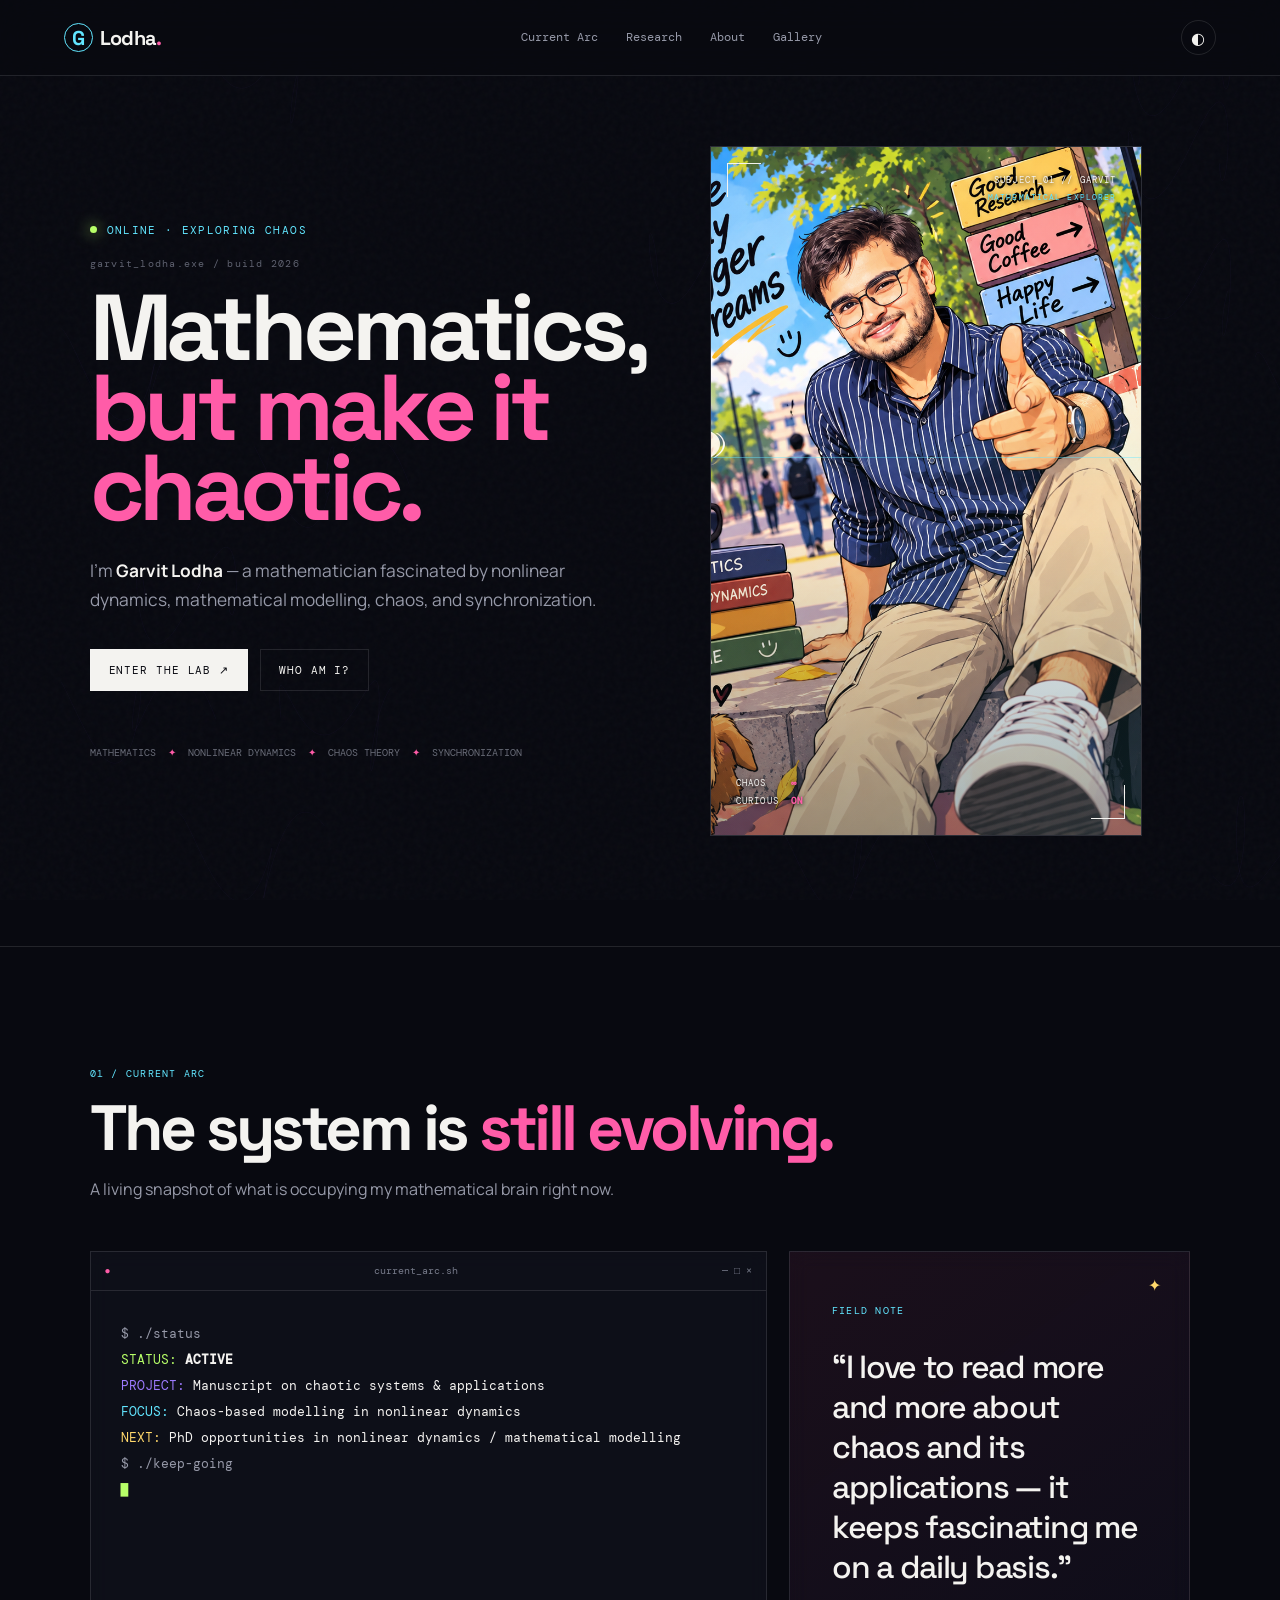
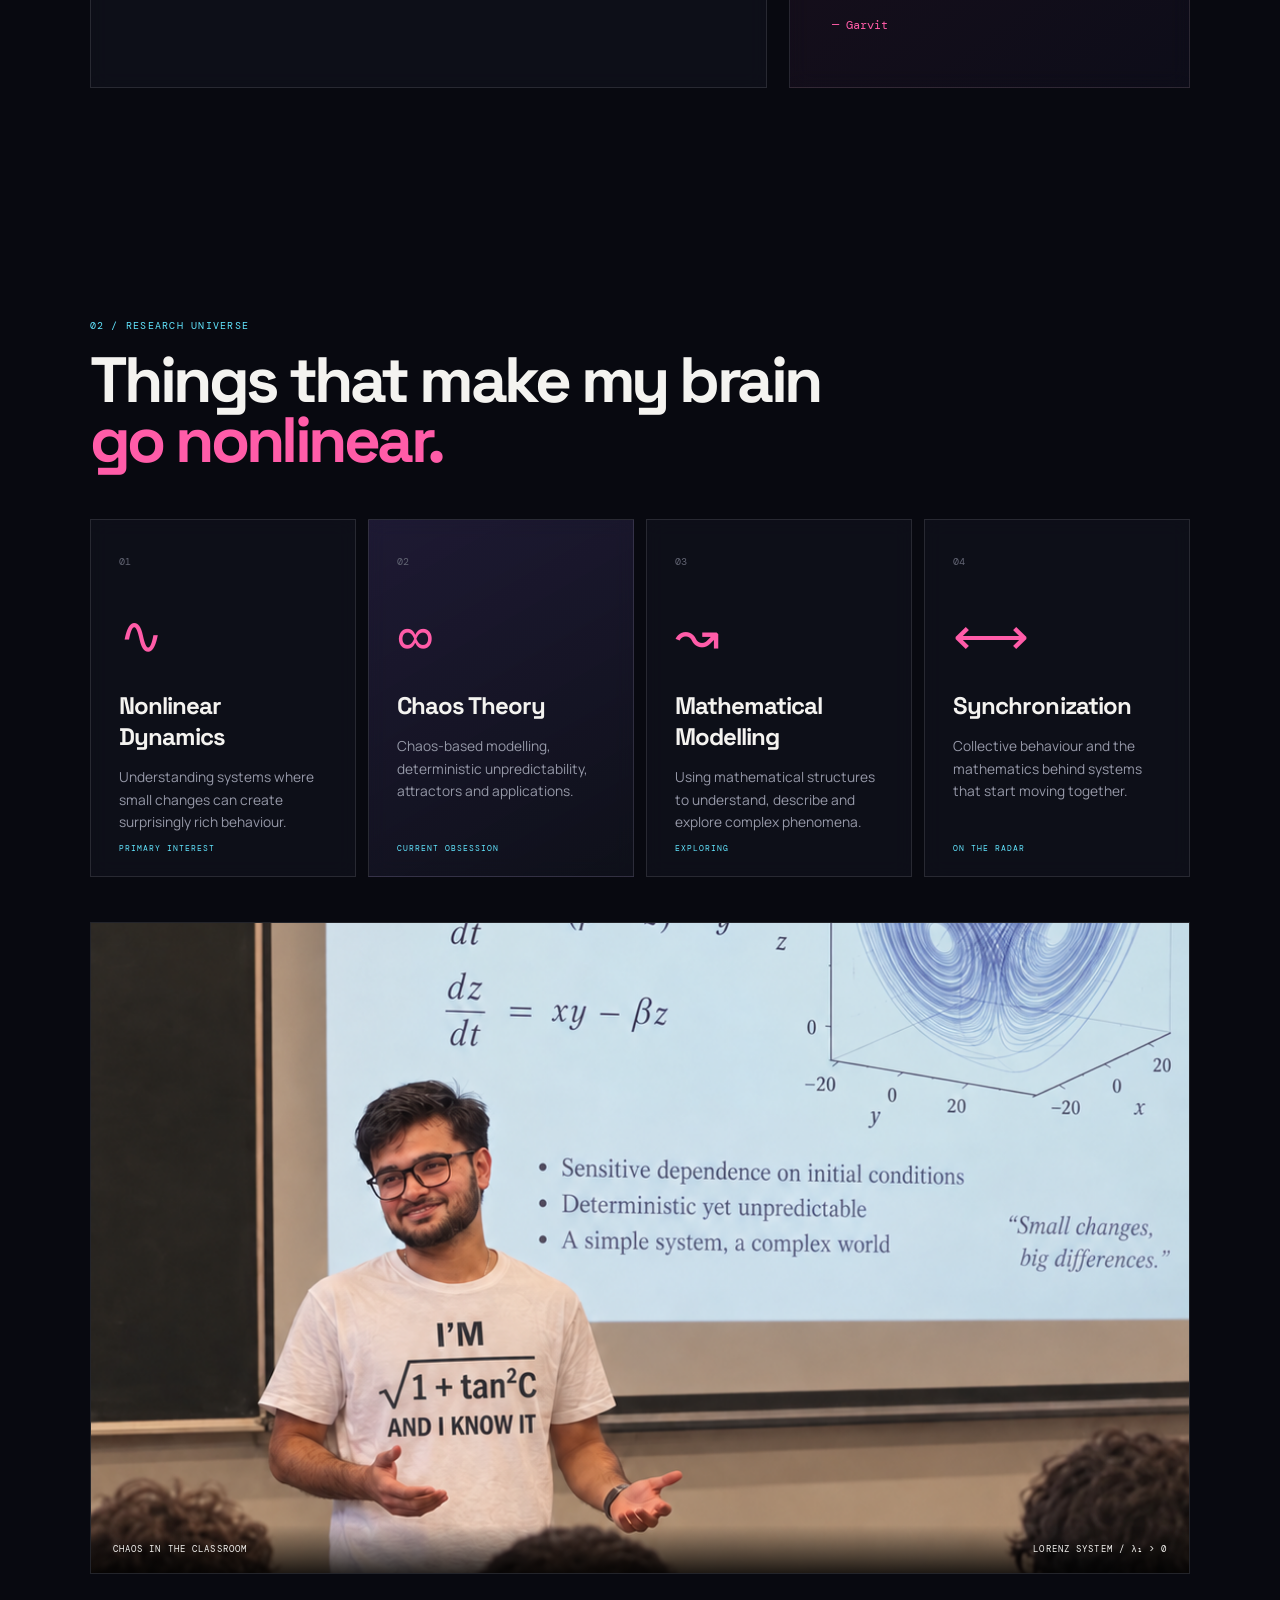
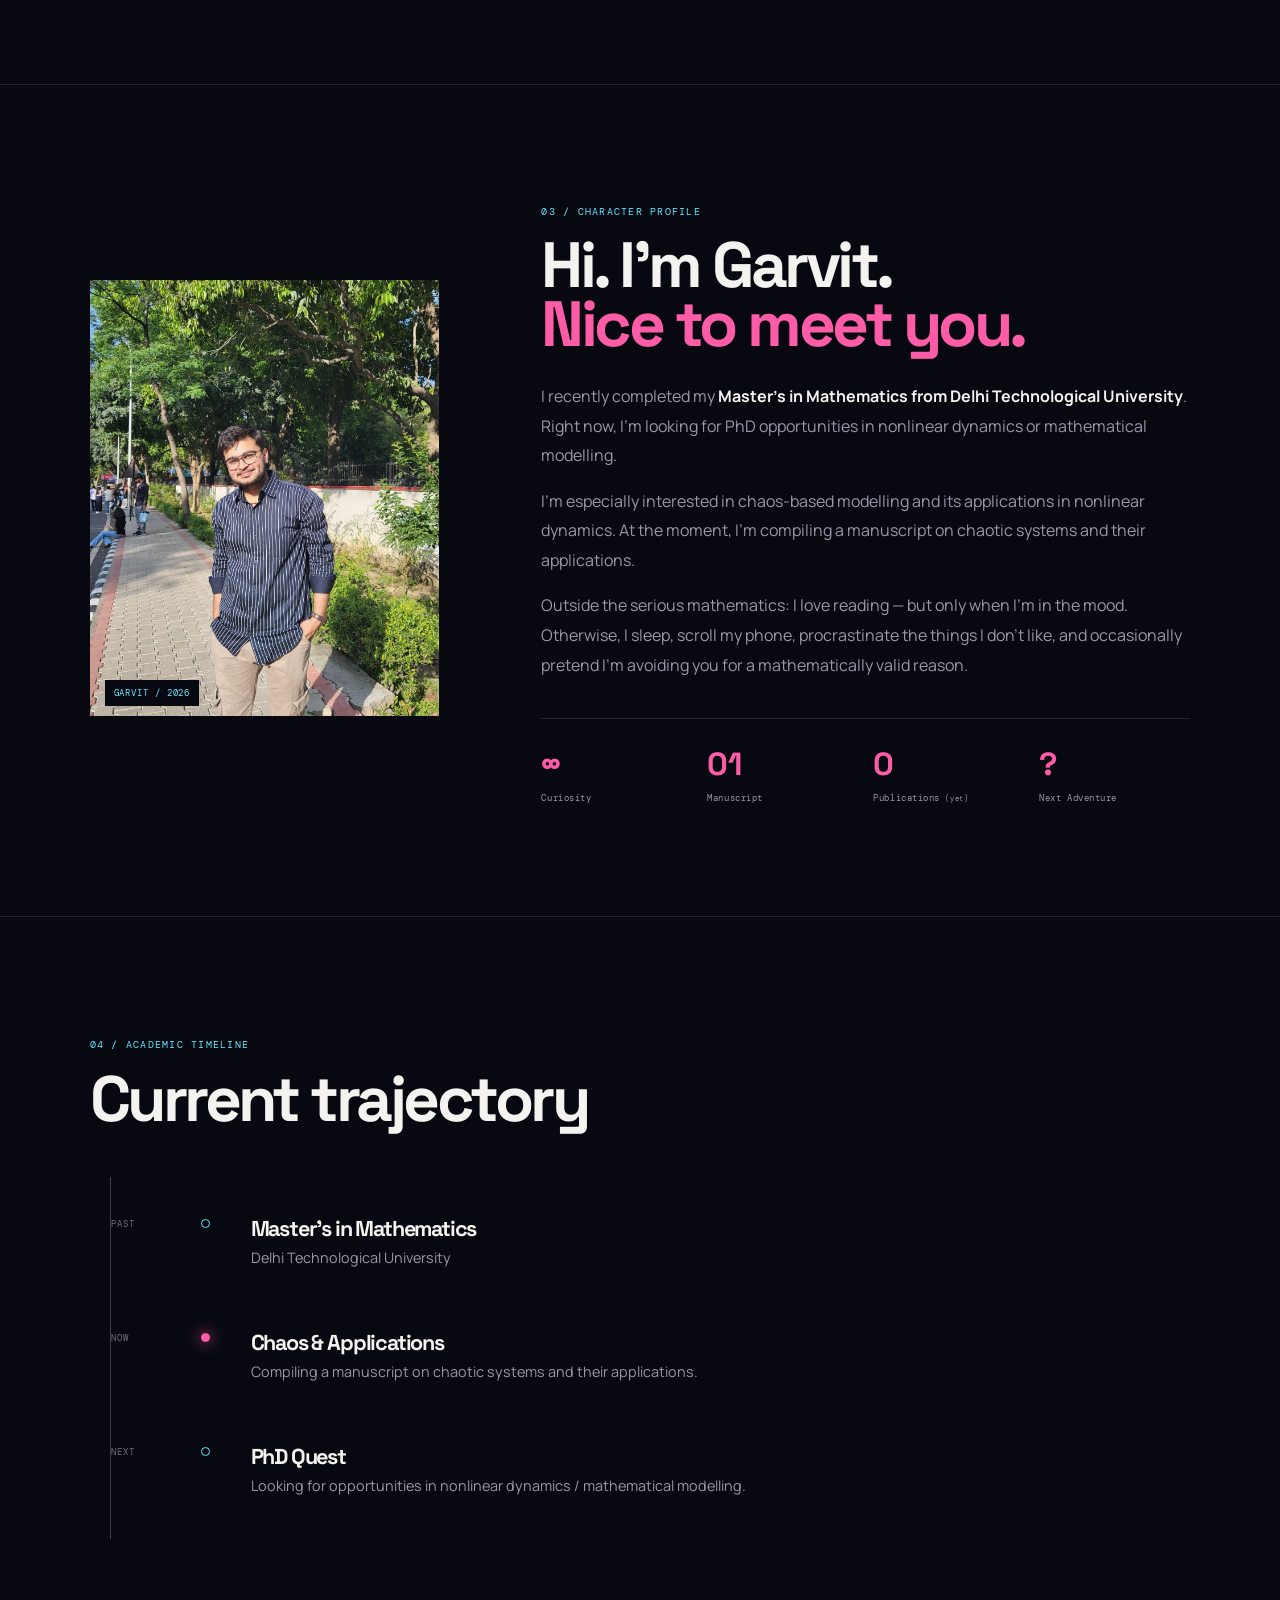
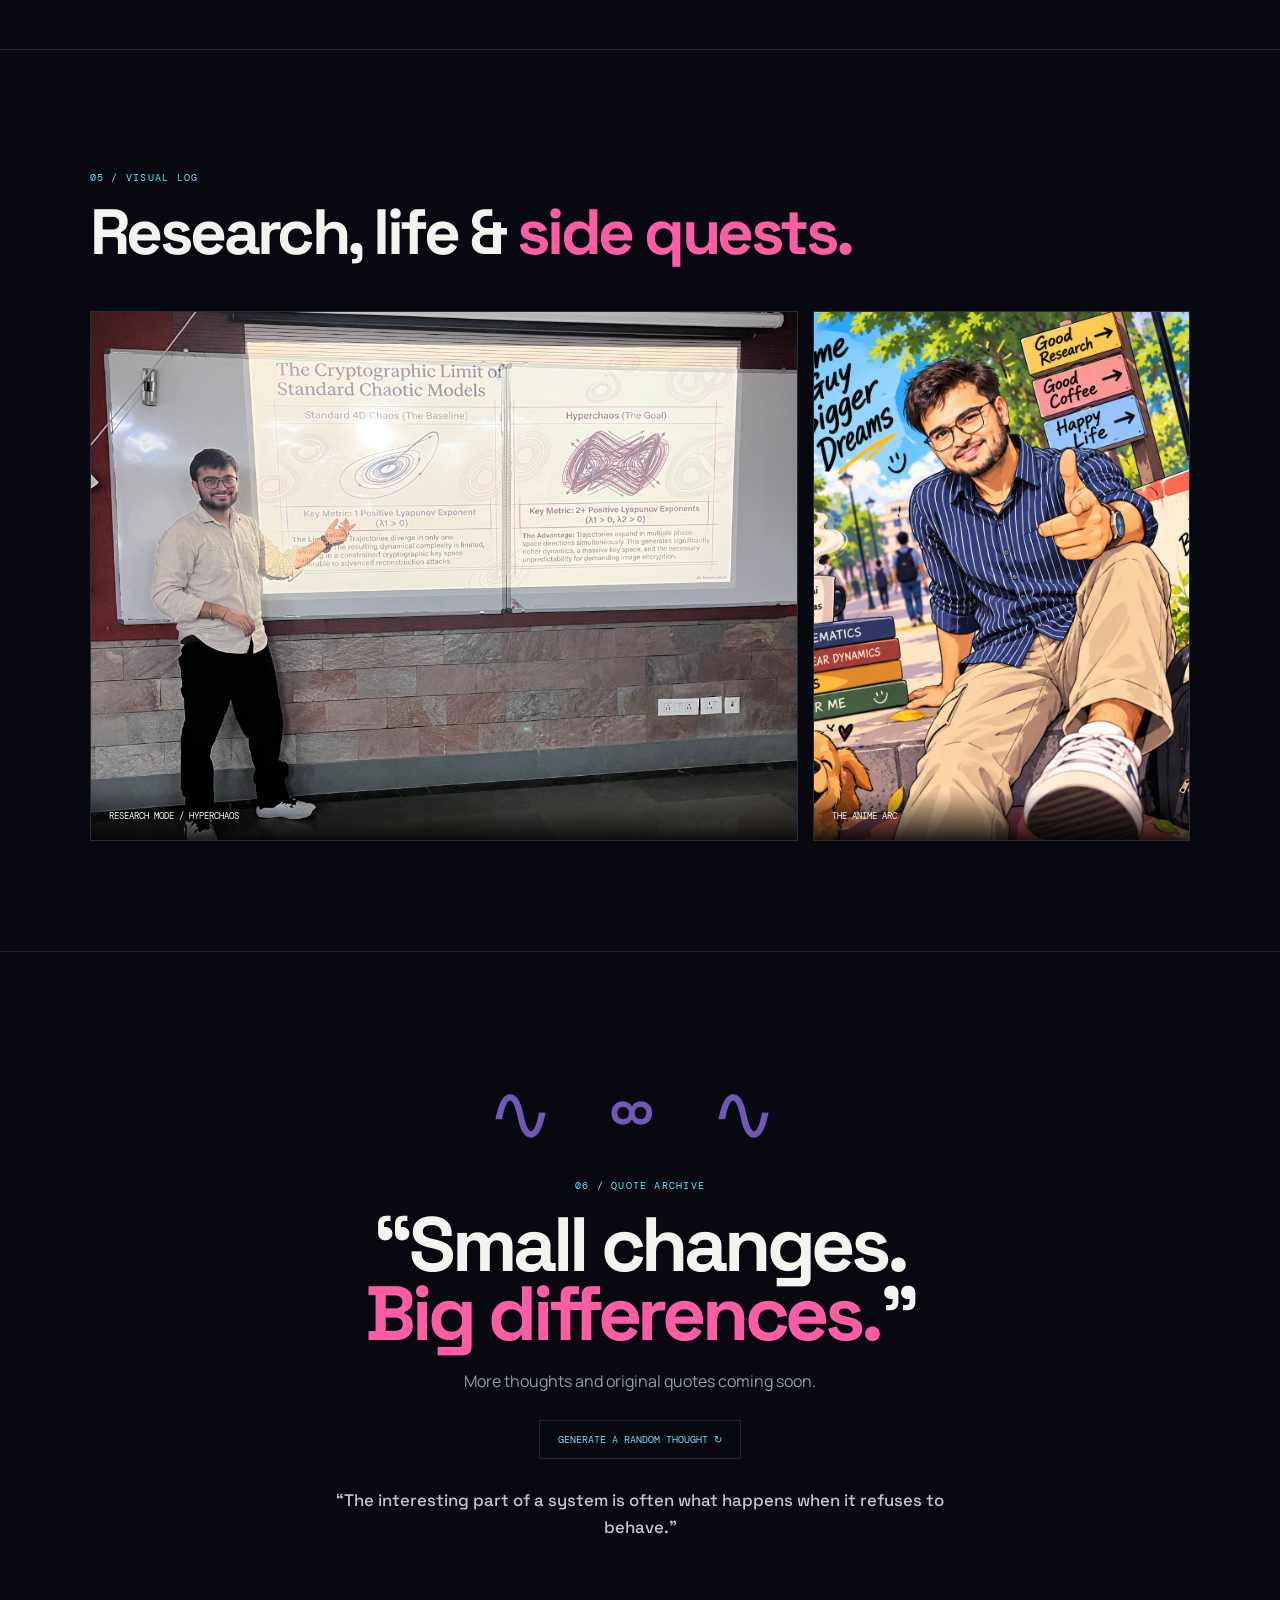
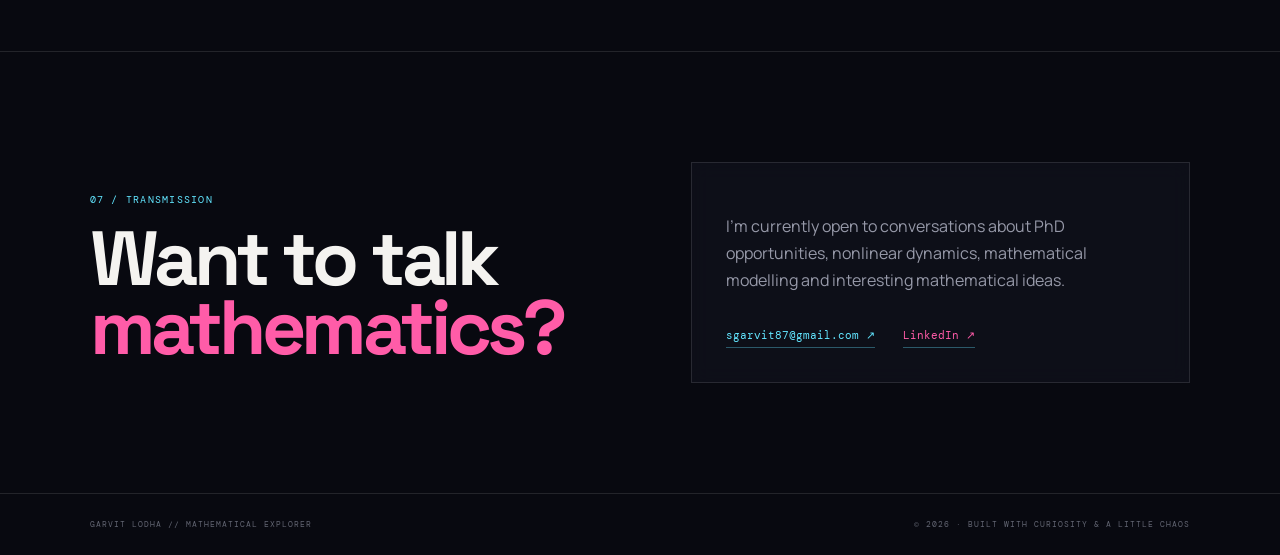
==== index.html @ e3dc306c "Update image source path in about section" ====
<!doctype html>
<html lang="en">
<head>
  <meta charset="utf-8">
  <meta name="viewport" content="width=device-width, initial-scale=1">
  <meta name="theme-color" content="#090a13">
  <meta name="description" content="Garvit Lodha — mathematics, nonlinear dynamics, chaos, mathematical modelling and synchronization.">
  <title>Garvit Lodha // Mathematical Explorer</title>
  <link rel="stylesheet" href="style.css">
</head>
<body>
  <canvas id="chaosCanvas" aria-hidden="true"></canvas>
  <div class="noise" aria-hidden="true"></div>

  <header class="nav">
    <a class="brand" href="#home"><span>G</span>Lodha<span class="dot">.</span></a>
    <nav>
      <a href="#arc">Current Arc</a>
      <a href="#research">Research</a>
      <a href="#about">About</a>
      <a href="#gallery">Gallery</a>
    </nav>
    <button class="mode" id="modeBtn" aria-label="Toggle visual mode">◐</button>
  </header>

  <main id="home">
    <section class="hero section">
      <div class="hero-copy reveal">
        <div class="eyebrow"><span class="pulse"></span> ONLINE · EXPLORING CHAOS</div>
        <p class="mini-code">garvit_lodha.exe / build 2026</p>
        <h1>Mathematics,<br><em>but make it chaotic.</em></h1>
        <p class="lede">
          I'm <strong>Garvit Lodha</strong> — a mathematician fascinated by nonlinear dynamics,
          mathematical modelling, chaos, and synchronization.
        </p>
        <div class="hero-actions">
          <a class="btn primary" href="#arc">ENTER THE LAB <span>↗</span></a>
          <a class="btn ghost" href="#about">WHO AM I?</a>
        </div>
        <div class="ticker">
          <span>MATHEMATICS</span><i>✦</i><span>NONLINEAR DYNAMICS</span><i>✦</i>
          <span>CHAOS THEORY</span><i>✦</i><span>SYNCHRONIZATION</span>
        </div>
      </div>

      <div class="hero-art reveal">
        <div class="scanline"></div>
        <div class="corner c1"></div><div class="corner c2"></div>
        <div class="hero-image-wrap">
          <img src="garvit-anime.png" alt="Anime-style illustration of Garvit Lodha">
        </div>
        <div class="hud hud-top">SUBJECT_01 // GARVIT<br><small>MATHEMATICAL EXPLORER</small></div>
        <div class="hud hud-bottom">
          <span>CHAOS</span><strong>∞</strong>
          <span>CURIOUS</span><strong>ON</strong>
        </div>
      </div>
    </section>

    <section id="arc" class="section arc">
      <div class="section-head reveal">
        <p class="label">01 / CURRENT ARC</p>
        <h2>The system is <em>still evolving.</em></h2>
        <p>A living snapshot of what is occupying my mathematical brain right now.</p>
      </div>

      <div class="arc-grid">
        <article class="terminal-card reveal">
          <div class="terminal-bar"><span>●</span><span>current_arc.sh</span><span>— □ ×</span></div>
          <div class="terminal-body">
            <p class="muted">$ ./status</p>
            <p><span class="green">STATUS:</span> <b>ACTIVE</b></p>
            <p><span class="purple">PROJECT:</span> Manuscript on chaotic systems &amp; applications</p>
            <p><span class="blue">FOCUS:</span> Chaos-based modelling in nonlinear dynamics</p>
            <p><span class="yellow">NEXT:</span> PhD opportunities in nonlinear dynamics / mathematical modelling</p>
            <p class="muted">$ ./keep-going</p>
            <p class="cursor">█</p>
          </div>
        </article>

        <article class="arc-note reveal">
          <div class="note-pin">✦</div>
          <p class="label">FIELD NOTE</p>
          <blockquote>
            “I love to read more and more about chaos and its applications —
            it keeps fascinating me on a daily basis.”
          </blockquote>
          <p class="signature">— Garvit</p>
        </article>
      </div>
    </section>

    <section id="research" class="section research">
      <div class="section-head reveal">
        <p class="label">02 / RESEARCH UNIVERSE</p>
        <h2>Things that make my brain<br><em>go nonlinear.</em></h2>
      </div>
      <div class="interest-grid">
        <article class="interest-card reveal">
          <span class="number">01</span><div class="glyph">∿</div>
          <h3>Nonlinear Dynamics</h3>
          <p>Understanding systems where small changes can create surprisingly rich behaviour.</p>
          <div class="tag">PRIMARY INTEREST</div>
        </article>
        <article class="interest-card featured reveal">
          <span class="number">02</span><div class="glyph">∞</div>
          <h3>Chaos Theory</h3>
          <p>Chaos-based modelling, deterministic unpredictability, attractors and applications.</p>
          <div class="tag">CURRENT OBSESSION</div>
        </article>
        <article class="interest-card reveal">
          <span class="number">03</span><div class="glyph">↝</div>
          <h3>Mathematical Modelling</h3>
          <p>Using mathematical structures to understand, describe and explore complex phenomena.</p>
          <div class="tag">EXPLORING</div>
        </article>
        <article class="interest-card reveal">
          <span class="number">04</span><div class="glyph">⟷</div>
          <h3>Synchronization</h3>
          <p>Collective behaviour and the mathematics behind systems that start moving together.</p>
          <div class="tag">ON THE RADAR</div>
        </article>
      </div>

      <div class="research-image reveal">
        <img src="lorenz-lecture.png" alt="Garvit presenting a lecture on the Lorenz equations">
        <div class="image-caption">
          <span>CHAOS IN THE CLASSROOM</span>
          <span>LORENZ SYSTEM / λ₁ &gt; 0</span>
        </div>
      </div>
    </section>

    <section id="about" class="section about">
      <div class="about-photo reveal">
        <img src="garvit-real.jpg" alt="Garvit Lodha outdoors">
        <div class="photo-label">GARVIT / 2026</div>
      </div>
      <div class="about-copy reveal">
        <p class="label">03 / CHARACTER PROFILE</p>
        <h2>Hi. I'm Garvit.<br><em>Nice to meet you.</em></h2>
        <p>
          I recently completed my <strong>Master's in Mathematics from Delhi Technological University</strong>.
          Right now, I'm looking for PhD opportunities in nonlinear dynamics or mathematical modelling.
        </p>
        <p>
          I’m especially interested in chaos-based modelling and its applications in nonlinear dynamics.
          At the moment, I’m compiling a manuscript on chaotic systems and their applications.
        </p>
        <p>
          Outside the serious mathematics: I love reading — but only when I’m in the mood.
          Otherwise, I sleep, scroll my phone, procrastinate the things I don't like,
          and occasionally pretend I’m avoiding you for a mathematically valid reason.
        </p>

        <div class="stats">
          <div><b>∞</b><span>Curiosity</span></div>
          <div><b>01</b><span>Manuscript</span></div>
          <div><b>0</b><span>Publications <small>(yet)</small></span></div>
          <div><b>?</b><span>Next Adventure</span></div>
        </div>
      </div>
    </section>

    <section class="section timeline">
      <div class="section-head reveal">
        <p class="label">04 / ACADEMIC TIMELINE</p>
        <h2>Current trajectory</h2>
      </div>
      <div class="timeline-line">
        <article class="timeline-item reveal">
          <span class="time">PAST</span><div class="timeline-dot"></div>
          <div><h3>Master's in Mathematics</h3><p>Delhi Technological University</p></div>
        </article>
        <article class="timeline-item active reveal">
          <span class="time">NOW</span><div class="timeline-dot"></div>
          <div><h3>Chaos &amp; Applications</h3><p>Compiling a manuscript on chaotic systems and their applications.</p></div>
        </article>
        <article class="timeline-item reveal">
          <span class="time">NEXT</span><div class="timeline-dot"></div>
          <div><h3>PhD Quest</h3><p>Looking for opportunities in nonlinear dynamics / mathematical modelling.</p></div>
        </article>
      </div>
    </section>

    <section id="gallery" class="section gallery">
      <div class="section-head reveal">
        <p class="label">05 / VISUAL LOG</p>
        <h2>Research, life &amp; <em>side quests.</em></h2>
      </div>
      <div class="gallery-grid">
        <figure class="wide reveal"><img src="research-talk.jpg" alt="Garvit presenting research"><figcaption>RESEARCH MODE / HYPERCHAOS</figcaption></figure>
        <figure class="tall reveal"><img src="garvit-anime.png" alt="Anime portrait of Garvit"><figcaption>THE ANIME ARC</figcaption></figure>
      </div>
    </section>

    <section class="section quote-zone">
      <div class="quote-orbit">∿ ∞ ∿</div>
      <p class="label">06 / QUOTE ARCHIVE</p>
      <h2>“Small changes.<br><em>Big differences.</em>”</h2>
      <p class="muted">More thoughts and original quotes coming soon.</p>
      <button class="random-quote" id="quoteBtn">GENERATE A RANDOM THOUGHT ↻</button>
      <p class="generated" id="generatedQuote">“The interesting part of a system is often what happens when it refuses to behave.”</p>
    </section>

    <section class="section contact">
      <div>
        <p class="label">07 / TRANSMISSION</p>
        <h2>Want to talk<br><em>mathematics?</em></h2>
      </div>
      <div class="contact-card">
        <p>I'm currently open to conversations about PhD opportunities, nonlinear dynamics, mathematical modelling and interesting mathematical ideas.</p>
        <a class="mail" href="mailto:sgarvit87@gmail.com">sgarvit87@gmail.com ↗</a>
        <a class="linkedin" href="https://www.linkedin.com/in/garvit-lodha-456593255/" target="_blank" rel="noopener">LinkedIn ↗</a>
      </div>
    </section>
  </main>

  <footer>
    <span>GARVIT LODHA // MATHEMATICAL EXPLORER</span>
    <span>© 2026 · BUILT WITH CURIOSITY &amp; A LITTLE CHAOS</span>
  </footer>

  <script src="script.js"></script>
</body>
</html>
---- style.css ----
@import url('https://fonts.googleapis.com/css2?family=DM+Mono:wght@400;500&family=Manrope:wght@400;500;600;700;800&family=Space+Grotesk:wght@400;500;600;700&display=swap');

:root{
  --bg:#080910; --panel:#10121c; --panel2:#141724; --text:#f4f3f0;
  --muted:#9699a8; --line:rgba(255,255,255,.11); --hot:#ff5ca8;
  --cyan:#62e6ff; --lime:#b7ff68; --violet:#9d7bff; --yellow:#ffd86b;
  --mono:'DM Mono',monospace; --display:'Space Grotesk',sans-serif; --body:'Manrope',sans-serif;
}
*{box-sizing:border-box}
html{scroll-behavior:smooth}
body{margin:0;background:var(--bg);color:var(--text);font-family:var(--body);overflow-x:hidden}
a{color:inherit;text-decoration:none}
button{font:inherit}
#chaosCanvas{position:fixed;inset:0;width:100%;height:100%;opacity:.33;pointer-events:none;z-index:0}
.noise{position:fixed;inset:0;pointer-events:none;z-index:2;opacity:.035;background-image:url("data:image/svg+xml,%3Csvg viewBox='0 0 180 180' xmlns='http://www.w3.org/2000/svg'%3E%3Cfilter id='n'%3E%3CfeTurbulence type='fractalNoise' baseFrequency='.9' numOctaves='4' stitchTiles='stitch'/%3E%3C/filter%3E%3Crect width='100%25' height='100%25' filter='url(%23n)' opacity='.8'/%3E%3C/svg%3E")}
.nav{height:76px;padding:0 5vw;display:flex;align-items:center;justify-content:space-between;border-bottom:1px solid var(--line);position:sticky;top:0;z-index:10;background:rgba(8,9,16,.78);backdrop-filter:blur(18px)}
.brand{font-family:var(--display);font-weight:700;letter-spacing:-.04em;font-size:1.25rem}.brand span:first-child{display:inline-grid;place-items:center;width:29px;height:29px;border:1px solid var(--cyan);border-radius:50%;margin-right:7px;color:var(--cyan)}.dot{color:var(--hot)}
.nav nav{display:flex;gap:28px;font-family:var(--mono);font-size:.72rem;color:var(--muted)}.nav nav a:hover{color:var(--text)}
.mode{border:1px solid var(--line);background:transparent;color:var(--text);width:35px;height:35px;border-radius:50%;cursor:pointer}
.section{position:relative;z-index:3;padding:110px 7vw;max-width:1500px;margin:auto}
.hero{min-height:calc(100vh - 76px);display:grid;grid-template-columns:1fr .9fr;align-items:center;gap:5vw;padding-top:70px}
.eyebrow,.label,.mini-code,.tag,.time,.image-caption,footer,.hud{font-family:var(--mono);letter-spacing:.12em}
.eyebrow{font-size:.7rem;color:var(--cyan);display:flex;align-items:center;gap:10px}.pulse{width:7px;height:7px;border-radius:50%;background:var(--lime);box-shadow:0 0 15px var(--lime);animation:pulse 1.6s infinite}
@keyframes pulse{50%{opacity:.35;transform:scale(.7)}}
.mini-code{color:#5f6270;font-size:.65rem;margin-top:20px}
h1,h2,h3{font-family:var(--display);margin:0;letter-spacing:-.055em}
h1{font-size:clamp(3.7rem,7.3vw,8.7rem);line-height:.86;margin:18px 0 27px;max-width:850px}
h1 em,h2 em{font-style:normal;color:var(--hot)}
.lede{font-size:clamp(1rem,1.35vw,1.25rem);line-height:1.7;color:var(--muted);max-width:620px}.lede strong{color:var(--text)}
.hero-actions{display:flex;gap:12px;margin:35px 0}
.btn{padding:13px 18px;border:1px solid var(--line);font-family:var(--mono);font-size:.7rem;letter-spacing:.08em;transition:.25s}.btn.primary{background:var(--text);color:#080910}.btn.primary:hover{transform:translateY(-3px);box-shadow:0 12px 35px rgba(255,255,255,.12)}.btn.ghost:hover{border-color:var(--cyan);color:var(--cyan)}
.ticker{display:flex;flex-wrap:wrap;gap:12px;color:#696c78;font-family:var(--mono);font-size:.62rem;margin-top:55px}.ticker i{font-style:normal;color:var(--hot)}
.hero-art{height:min(690px,75vw);max-height:690px;position:relative;border:1px solid var(--line);background:#11131d;overflow:hidden}.hero-image-wrap{position:absolute;inset:0}.hero-image-wrap img{width:100%;height:100%;object-fit:cover;object-position:center;filter:saturate(.95) contrast(1.03)}.hero-art:after{content:"";position:absolute;inset:0;background:linear-gradient(135deg,rgba(157,123,255,.08),transparent 40%,rgba(98,230,255,.12)),linear-gradient(0deg,rgba(8,9,16,.35),transparent 45%);pointer-events:none}.scanline{position:absolute;left:0;right:0;top:45%;height:1px;background:rgba(98,230,255,.45);z-index:2;box-shadow:0 0 25px var(--cyan);animation:scan 5s linear infinite}@keyframes scan{0%{top:5%}100%{top:95%}}
.corner{position:absolute;width:34px;height:34px;border-color:var(--cyan);z-index:3}.c1{top:16px;left:16px;border-top:1px solid;border-left:1px solid}.c2{right:16px;bottom:16px;border-right:1px solid;border-bottom:1px solid}.hud{position:absolute;z-index:4;font-size:.58rem;line-height:1.8;color:var(--text);text-shadow:0 1px 5px #000}.hud small{color:var(--cyan)}.hud-top{top:25px;right:25px;text-align:right}.hud-bottom{bottom:25px;left:25px;display:grid;grid-template-columns:auto auto;gap:2px 12px}.hud-bottom strong{color:var(--hot)}
.section-head{max-width:800px;margin-bottom:48px}.label{font-size:.65rem;color:var(--cyan);margin-bottom:18px}.section-head h2{font-size:clamp(2.6rem,5vw,5.6rem);line-height:.95}.section-head>p:last-child{color:var(--muted);line-height:1.6;margin-top:18px}
.arc{border-top:1px solid var(--line)}.arc-grid{display:grid;grid-template-columns:1.35fr .8fr;gap:22px}
.terminal-card,.arc-note,.interest-card,.contact-card{border:1px solid var(--line);background:rgba(16,18,28,.76);backdrop-filter:blur(10px)}
.terminal-bar{height:39px;border-bottom:1px solid var(--line);display:flex;align-items:center;justify-content:space-between;padding:0 14px;color:#777b8a;font:10px var(--mono)}.terminal-bar span:first-child{color:var(--hot)}.terminal-body{padding:30px;font:13px/2 var(--mono);min-height:330px}.terminal-body p{margin:0}.muted{color:var(--muted)}.green{color:var(--lime)}.purple{color:var(--violet)}.blue{color:var(--cyan)}.yellow{color:var(--yellow)}.cursor{color:var(--lime);animation:blink 1s infinite}@keyframes blink{50%{opacity:0}}
.arc-note{padding:42px;position:relative;background:linear-gradient(145deg,rgba(255,92,168,.08),rgba(157,123,255,.04))}.note-pin{position:absolute;right:28px;top:22px;color:var(--yellow)}blockquote{font:500 clamp(1.6rem,2.5vw,2.5rem)/1.25 var(--display);letter-spacing:-.04em;margin:30px 0}.signature{font:12px var(--mono);color:var(--hot)}
.interest-grid{display:grid;grid-template-columns:repeat(4,1fr);gap:12px}.interest-card{padding:28px;min-height:280px;position:relative;overflow:hidden;transition:.3s}.interest-card:hover{transform:translateY(-7px);border-color:rgba(98,230,255,.45)}.interest-card.featured{background:linear-gradient(150deg,rgba(157,123,255,.15),rgba(16,18,28,.8))}.number{font:10px var(--mono);color:#626573}.glyph{font-size:3.3rem;color:var(--hot);margin:28px 0 20px}.interest-card h3{font-size:1.5rem;letter-spacing:-.04em}.interest-card p{font-size:.86rem;line-height:1.65;color:var(--muted)}.tag{position:absolute;bottom:22px;left:28px;font-size:.53rem;color:var(--cyan)}
.research-image{margin-top:45px;position:relative;border:1px solid var(--line);overflow:hidden}.research-image img{width:100%;display:block;max-height:650px;object-fit:cover}.image-caption{position:absolute;left:0;right:0;bottom:0;padding:18px 22px;display:flex;justify-content:space-between;background:linear-gradient(transparent,rgba(0,0,0,.82));font-size:.58rem}
.about{display:grid;grid-template-columns:.7fr 1.3fr;gap:8vw;align-items:center;border-top:1px solid var(--line)}.about-photo{position:relative}.about-photo img{width:100%;aspect-ratio:4/5;object-fit:cover;filter:grayscale(.12)}.photo-label{position:absolute;bottom:15px;left:15px;padding:7px 9px;background:#080910;font:9px var(--mono);letter-spacing:.1em;color:var(--cyan)}.about-copy h2{font-size:clamp(2.7rem,5vw,5.8rem);line-height:.92;margin-bottom:28px}.about-copy>p:not(.label){font-size:1rem;line-height:1.85;color:var(--muted);max-width:720px}.about-copy strong{color:var(--text)}
.stats{display:grid;grid-template-columns:repeat(4,1fr);border-top:1px solid var(--line);margin-top:38px;padding-top:25px;gap:15px}.stats b{font:700 2rem var(--display);color:var(--hot);display:block}.stats span{font:9px var(--mono);letter-spacing:.06em;color:var(--muted)}.stats small{font-size:7px}
.timeline{border-top:1px solid var(--line)}.timeline-line{position:relative;margin-left:20px;border-left:1px solid #3a3d4b;padding:10px 0}.timeline-item{display:grid;grid-template-columns:80px 30px 1fr;gap:15px;align-items:start;padding:28px 0}.time{font-size:.55rem;color:#6d707c;padding-top:3px}.timeline-dot{width:9px;height:9px;border:1px solid var(--cyan);background:var(--bg);border-radius:50%;margin-left:-5px;margin-top:4px}.timeline-item.active .timeline-dot{background:var(--hot);border-color:var(--hot);box-shadow:0 0 15px var(--hot)}.timeline-item h3{font-size:1.35rem}.timeline-item p{margin:6px 0;color:var(--muted);font-size:.9rem}
.gallery{border-top:1px solid var(--line)}.gallery-grid{display:grid;grid-template-columns:1.5fr .8fr;gap:15px}.gallery figure{margin:0;border:1px solid var(--line);position:relative;overflow:hidden;background:var(--panel)}.gallery img{width:100%;height:100%;display:block;object-fit:cover;transition:.5s}.gallery figure:hover img{transform:scale(1.025)}.gallery .wide{height:530px}.gallery .tall{height:530px}.gallery figcaption{position:absolute;bottom:0;left:0;right:0;padding:18px;font:9px var(--mono);background:linear-gradient(transparent,rgba(0,0,0,.85))}
.quote-zone{text-align:center;border-top:1px solid var(--line);overflow:hidden}.quote-orbit{font:5rem var(--display);color:var(--violet);opacity:.7;letter-spacing:1rem;margin-bottom:15px}.quote-zone h2{font-size:clamp(2.8rem,6vw,6.5rem);line-height:.9}.quote-zone>.muted{margin:22px 0 28px}.random-quote{background:transparent;border:1px solid var(--line);color:var(--cyan);padding:12px 18px;font:10px var(--mono);cursor:pointer}.random-quote:hover{border-color:var(--cyan)}.generated{font:500 1.05rem/1.6 var(--display);color:#c6c7ce;max-width:650px;margin:28px auto 0}
.contact{display:grid;grid-template-columns:1fr 1fr;gap:8vw;border-top:1px solid var(--line);align-items:center}.contact h2{font-size:clamp(3rem,6vw,6.5rem);line-height:.9}.contact-card{padding:34px}.contact-card p{color:var(--muted);line-height:1.7}.mail,.linkedin{display:inline-block;font:11px var(--mono);margin:18px 25px 0 0;color:var(--cyan);border-bottom:1px solid rgba(98,230,255,.35);padding-bottom:5px}.linkedin{color:var(--hot)}
footer{position:relative;z-index:3;border-top:1px solid var(--line);padding:25px 7vw;display:flex;justify-content:space-between;gap:20px;color:#626572;font-size:.52rem}
.reveal{opacity:0;transform:translateY(22px);transition:opacity .8s ease,transform .8s ease}.reveal.visible{opacity:1;transform:none}
body.light{--bg:#f4f3ef;--panel:#fff;--panel2:#ebeaf0;--text:#11121a;--muted:#646673;--line:rgba(0,0,0,.13)}body.light .nav{background:rgba(244,243,239,.8)}body.light #chaosCanvas{opacity:.16}body.light .terminal-card,body.light .arc-note,body.light .interest-card,body.light .contact-card{background:rgba(255,255,255,.75)}body.light .btn.primary{background:#11121a;color:#fff}
@media(max-width:900px){.nav nav{display:none}.section{padding:80px 6vw}.hero{grid-template-columns:1fr;min-height:auto}.hero-art{height:110vw;max-height:620px;order:-1}.hero-copy{padding-top:20px}.interest-grid{grid-template-columns:1fr 1fr}.about{grid-template-columns:1fr}.about-photo{max-width:500px}.arc-grid,.contact{grid-template-columns:1fr}.gallery-grid{grid-template-columns:1fr}.gallery .wide,.gallery .tall{height:auto;aspect-ratio:1/1}.stats{grid-template-columns:1fr 1fr}.image-caption{position:relative;background:#080910;gap:10px;flex-direction:column}}
@media(max-width:560px){h1{font-size:3.5rem}.interest-grid{grid-template-columns:1fr}.terminal-body{padding:20px;font-size:11px}.arc-note{padding:28px}.hero-actions{flex-direction:column}.btn{text-align:center}.ticker{line-height:2}.stats b{font-size:1.6rem}footer{flex-direction:column}}
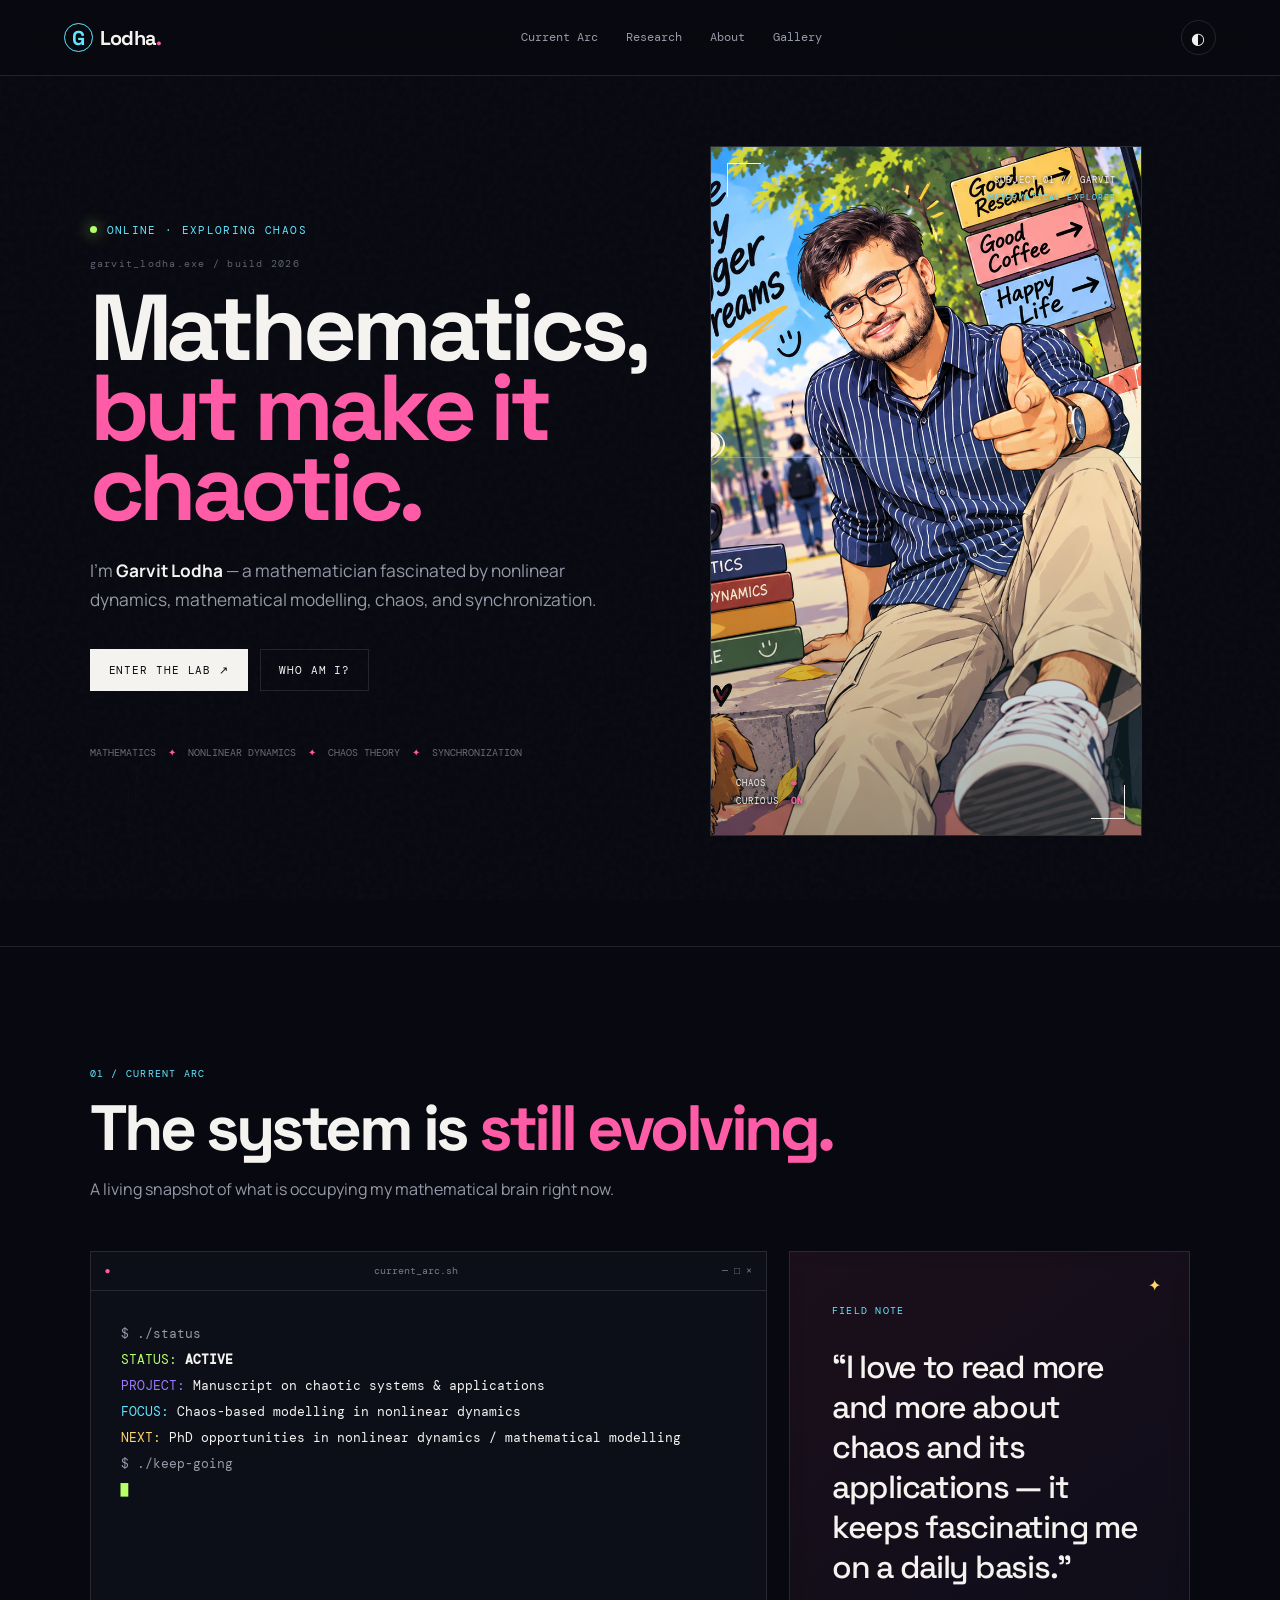
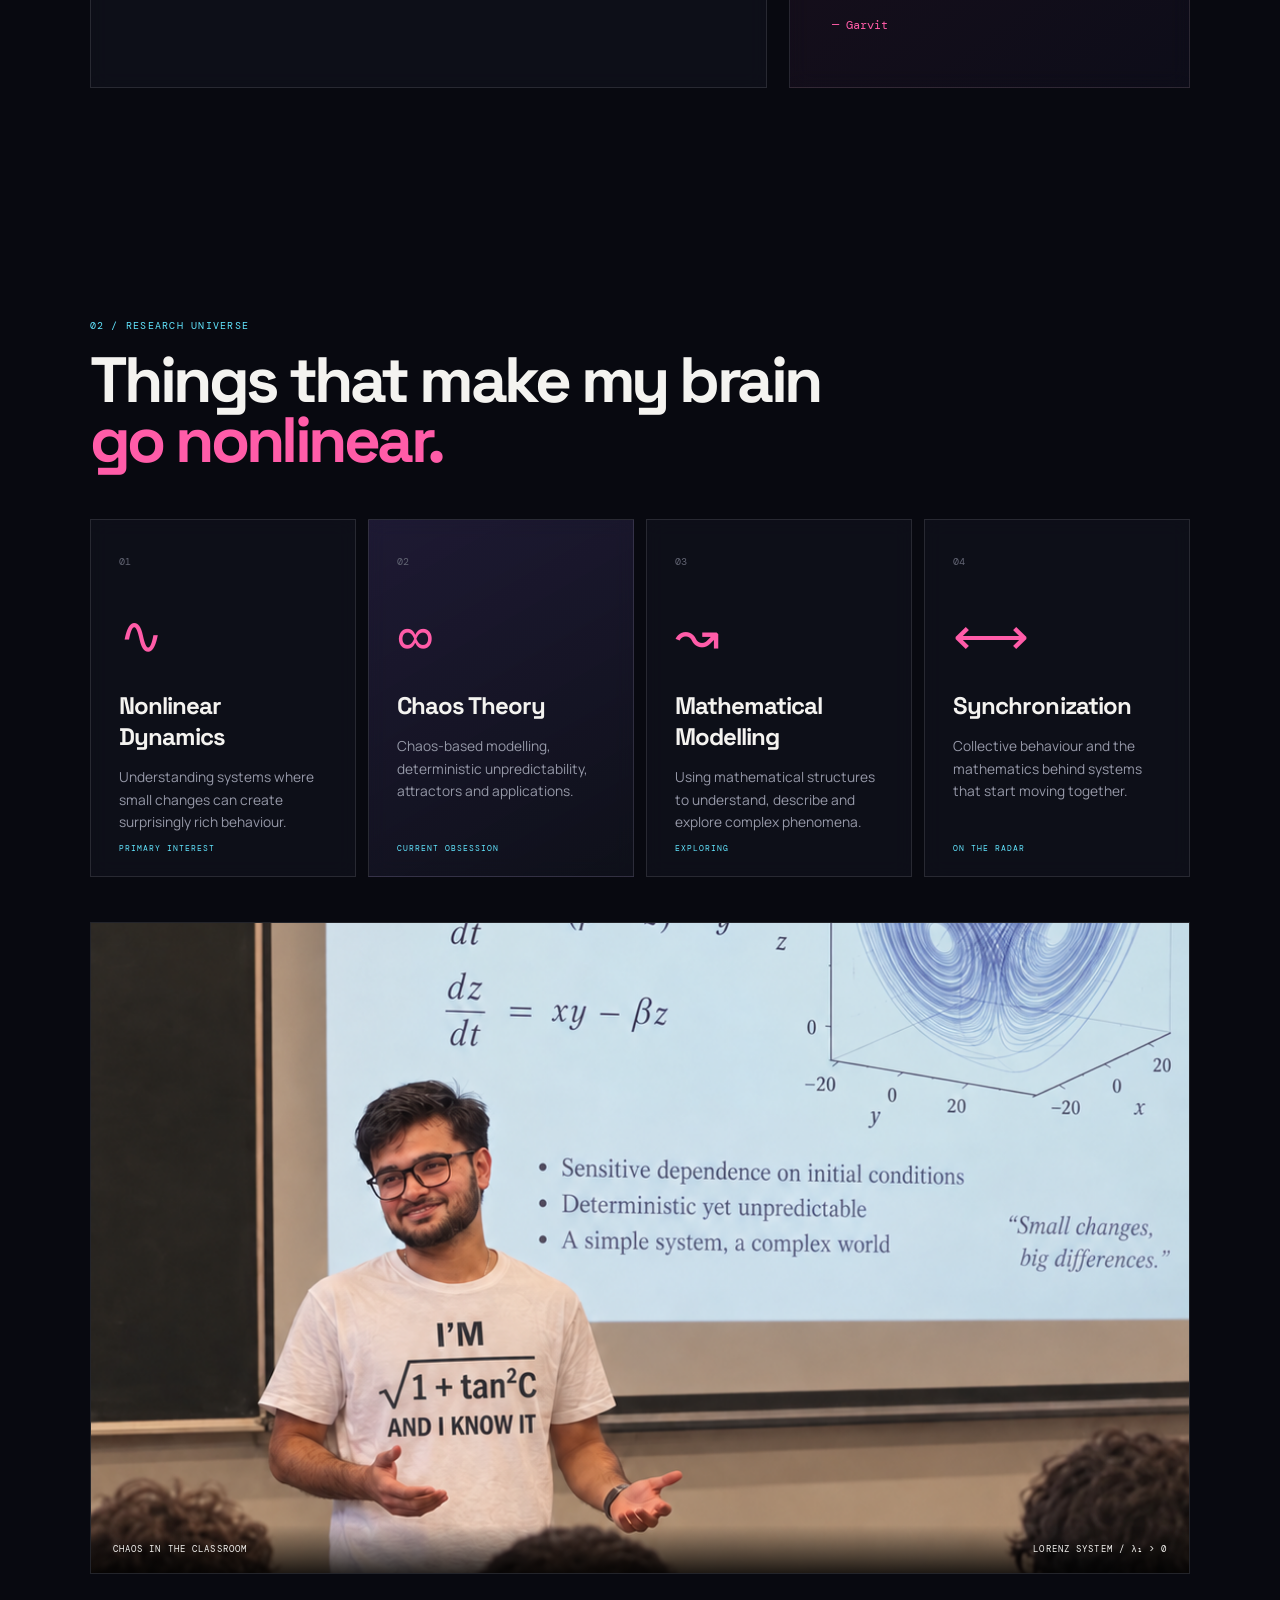
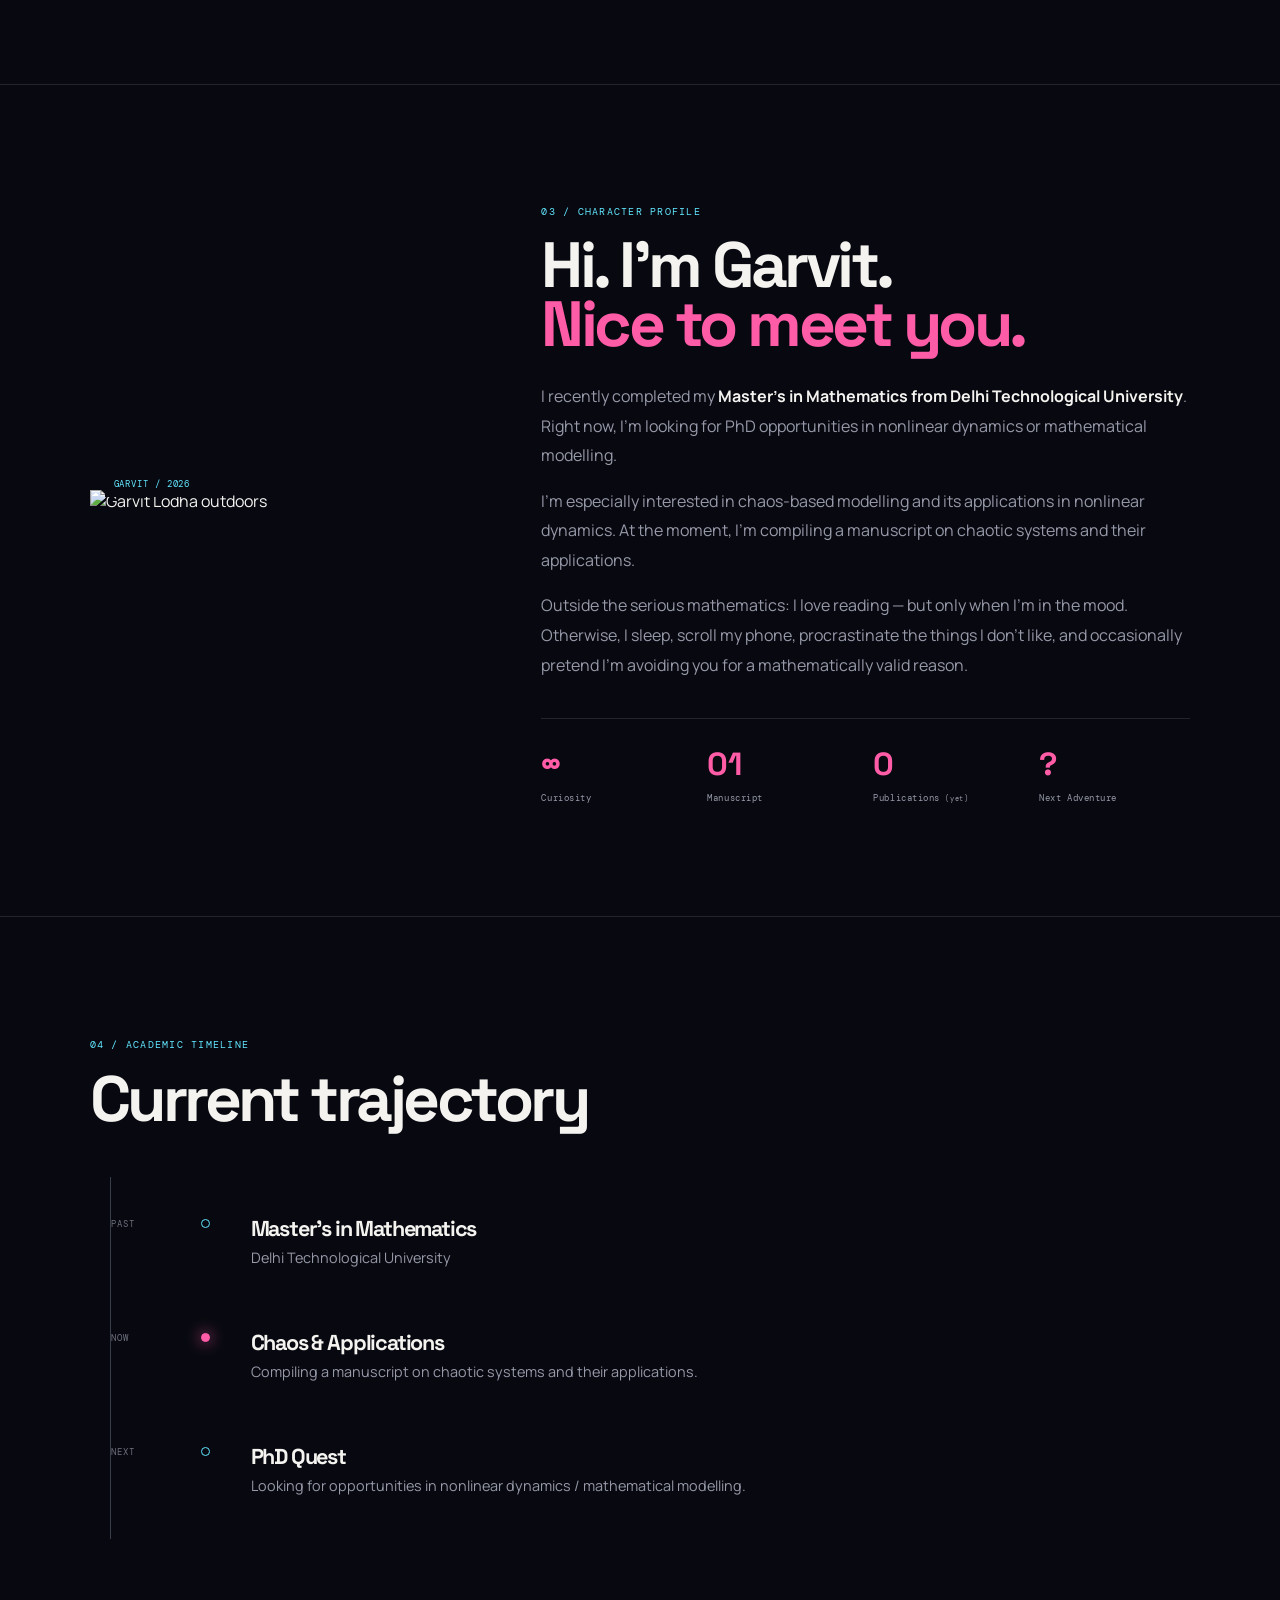
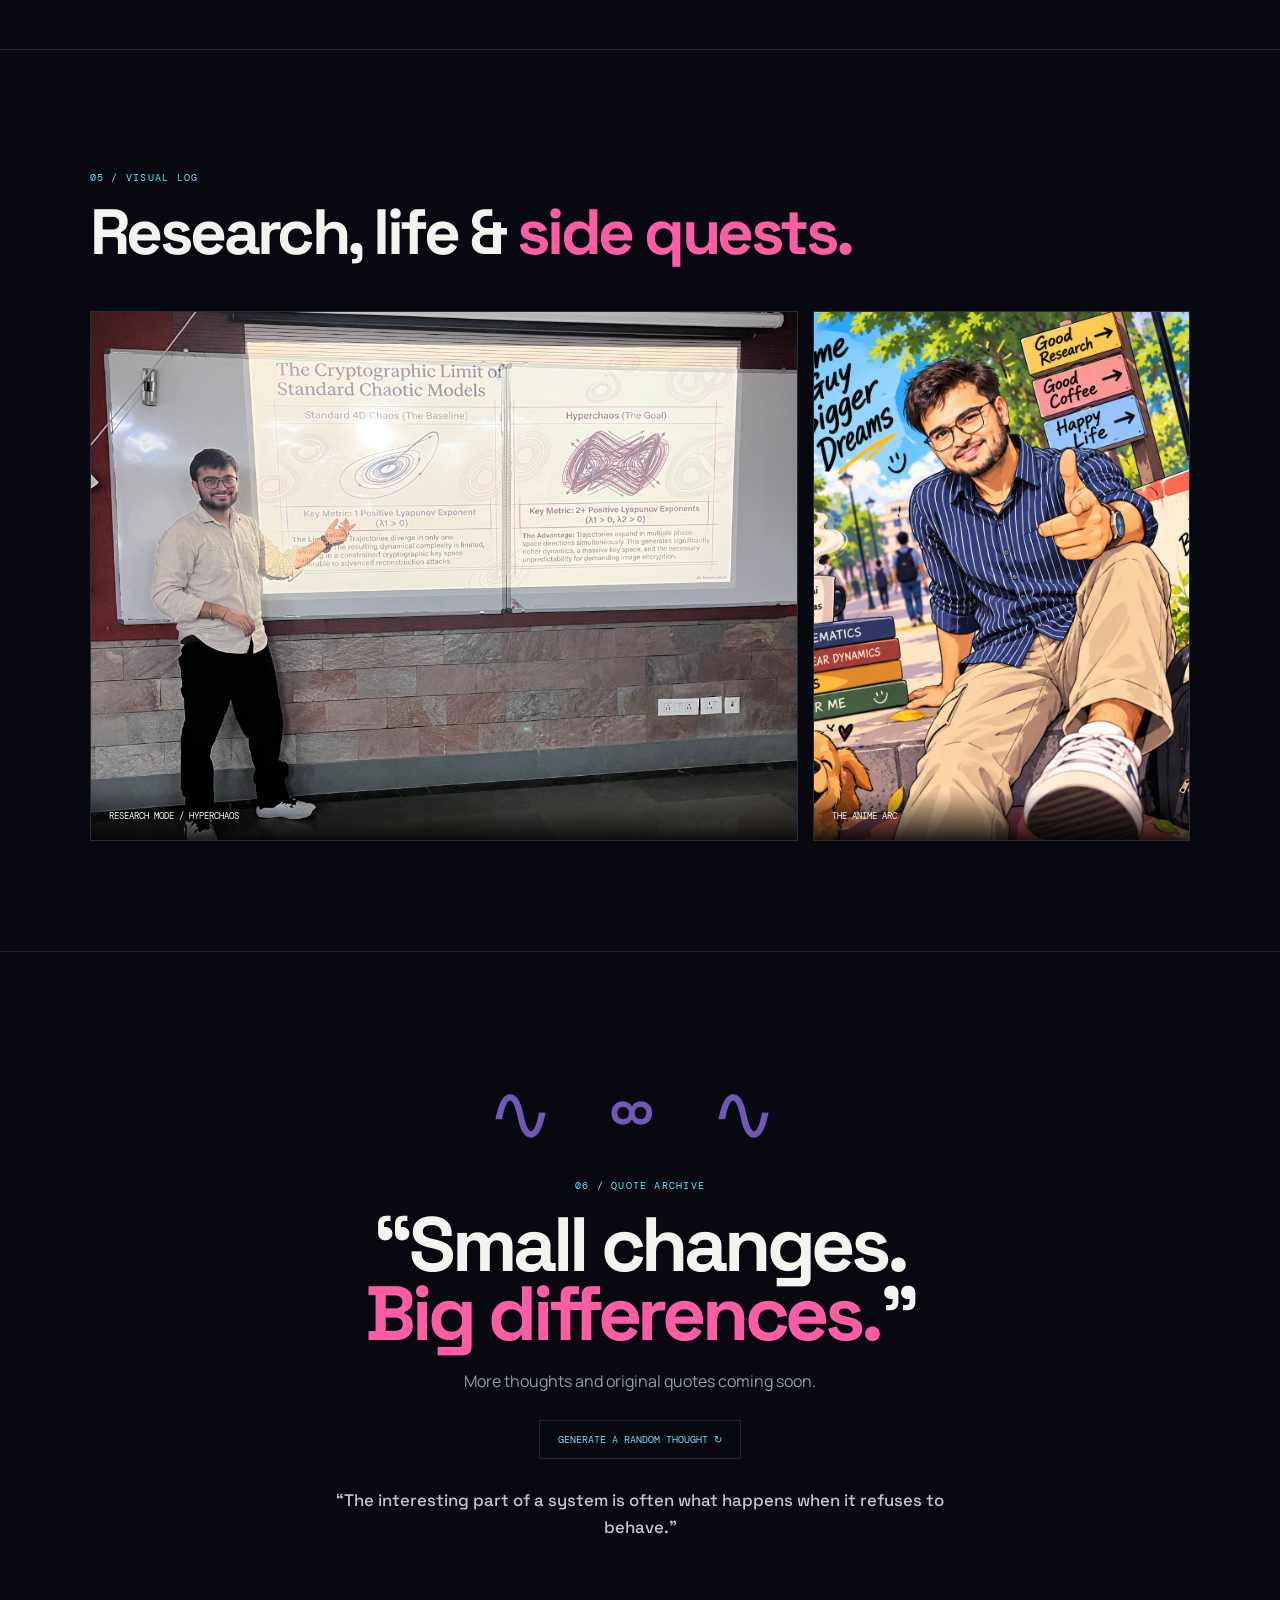
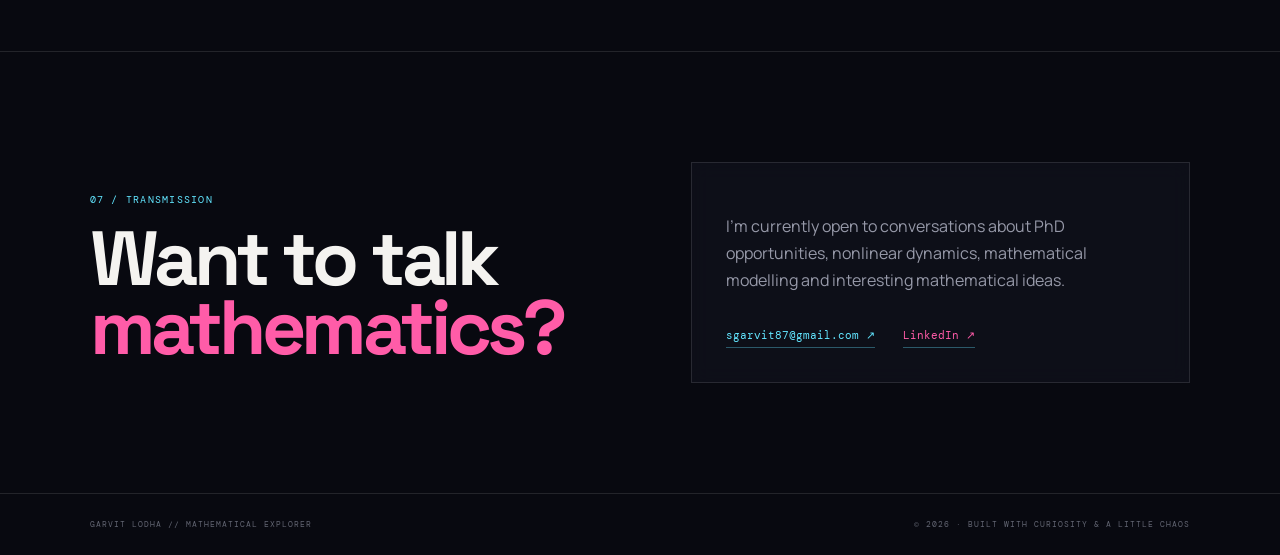
==== commit bdbf5bbe: "Update image source in about section" ====
--- a/index.html
+++ b/index.html
@@ -133,7 +133,7 @@
 
     <section id="about" class="section about">
       <div class="about-photo reveal">
-        <img src="garvit-real.jpg" alt="Garvit Lodha outdoors">
+        <img src="https://raw.githubusercontent.com/garvitlodha/garvitlodha.github.io/main/garvit-real.jpg" alt="Garvit Lodha outdoors">
         <div class="photo-label">GARVIT / 2026</div>
       </div>
       <div class="about-copy reveal">
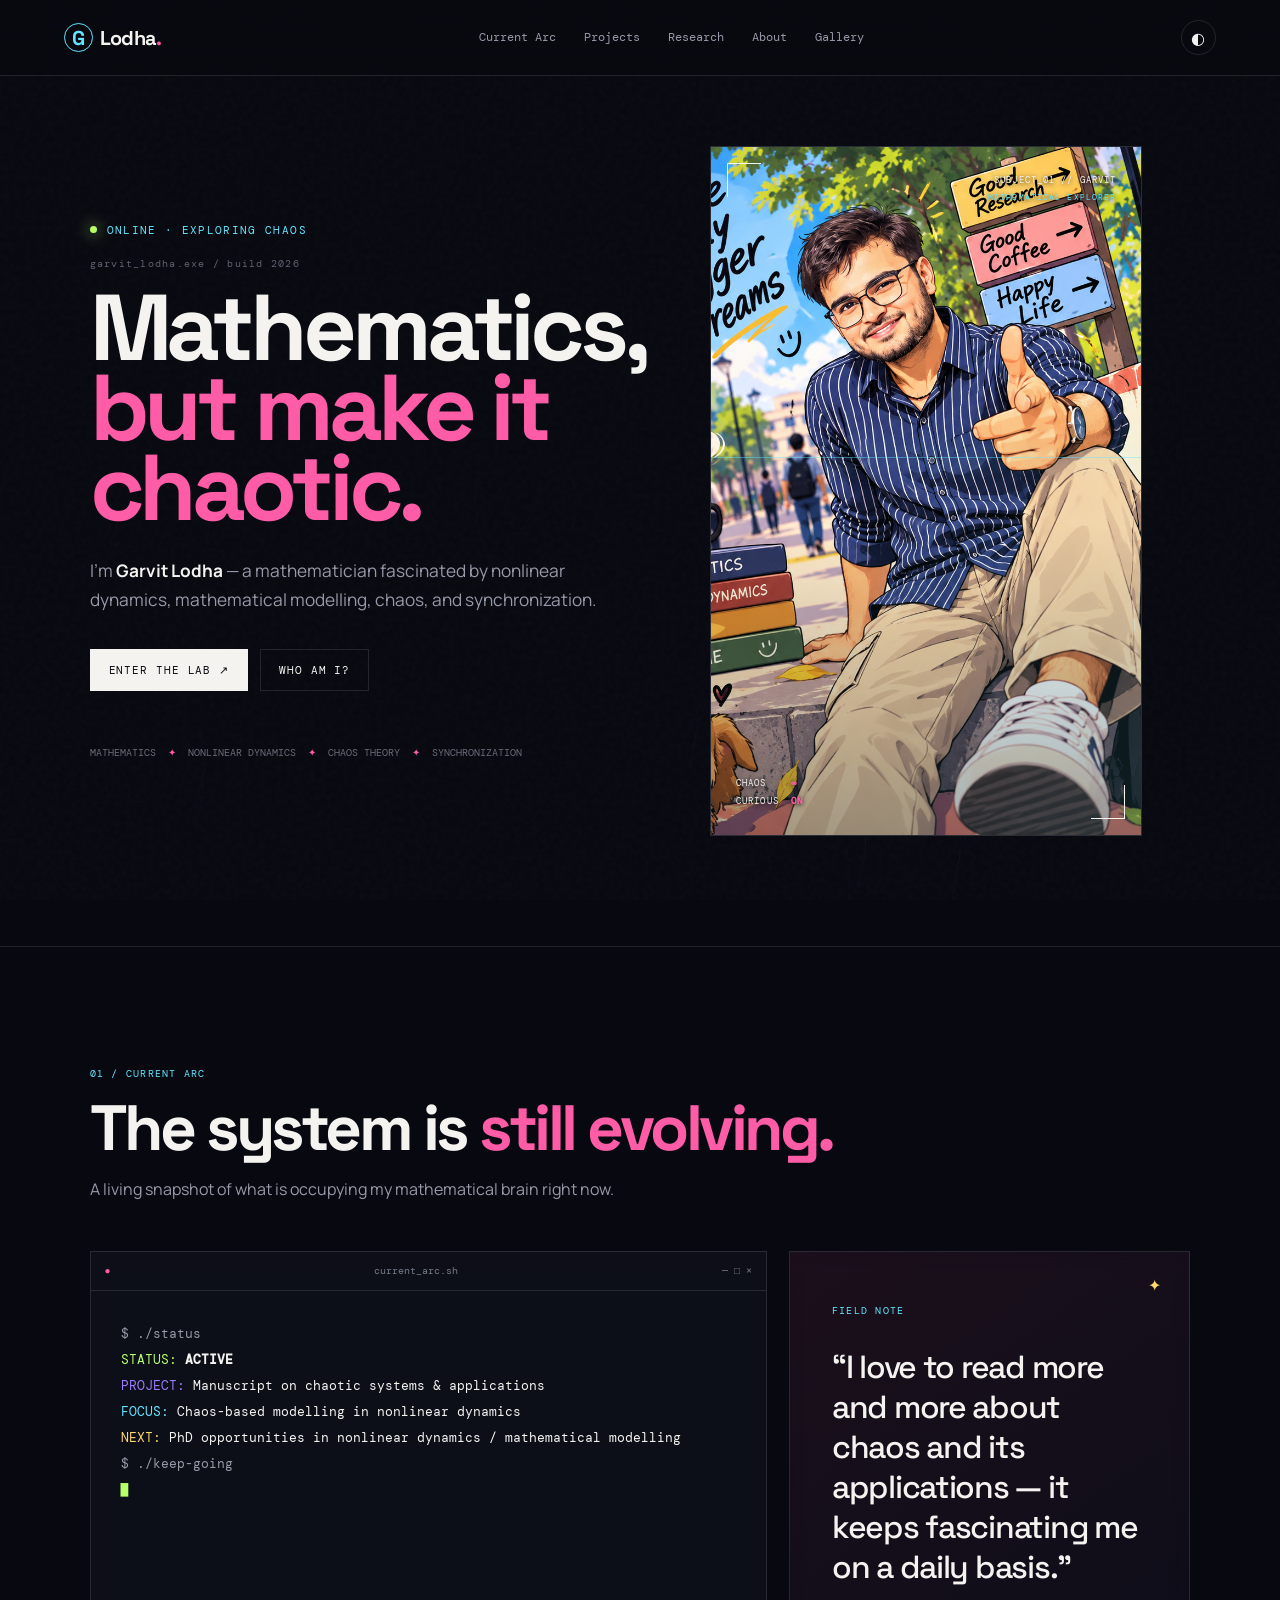
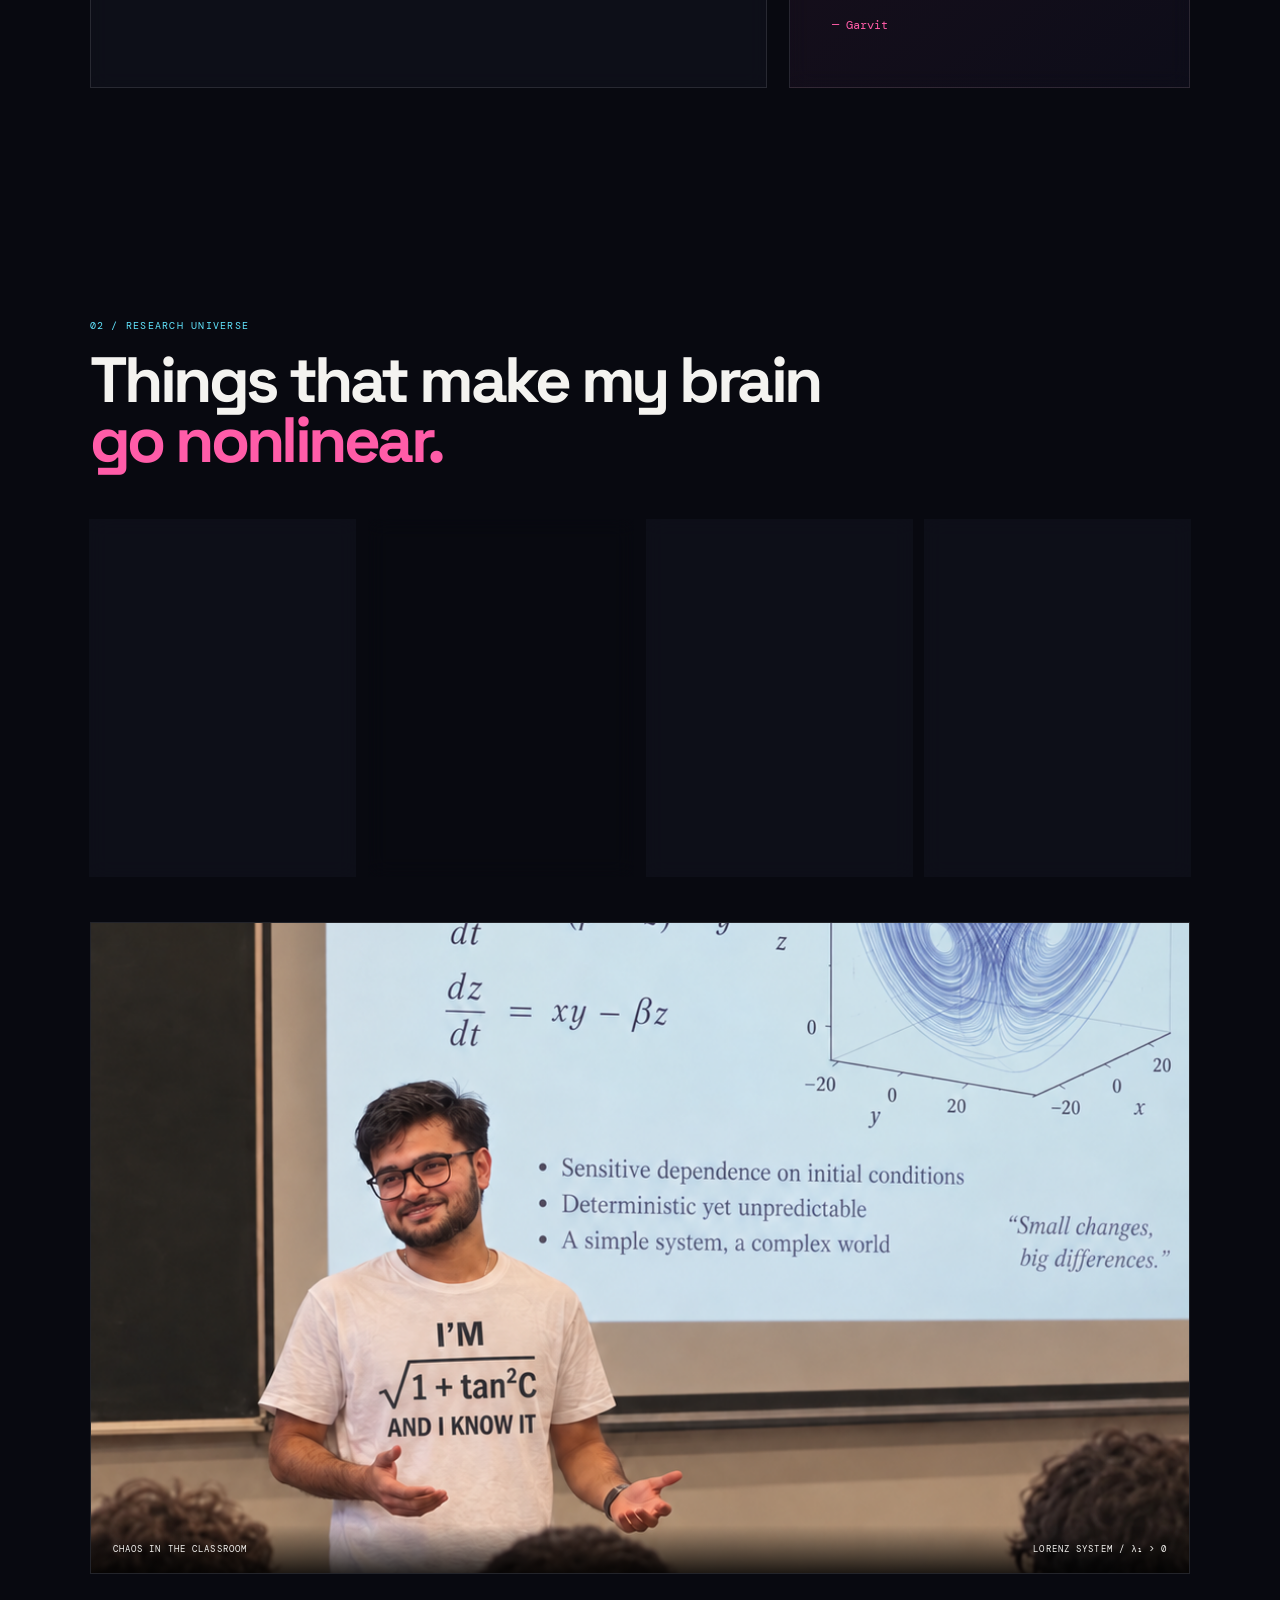
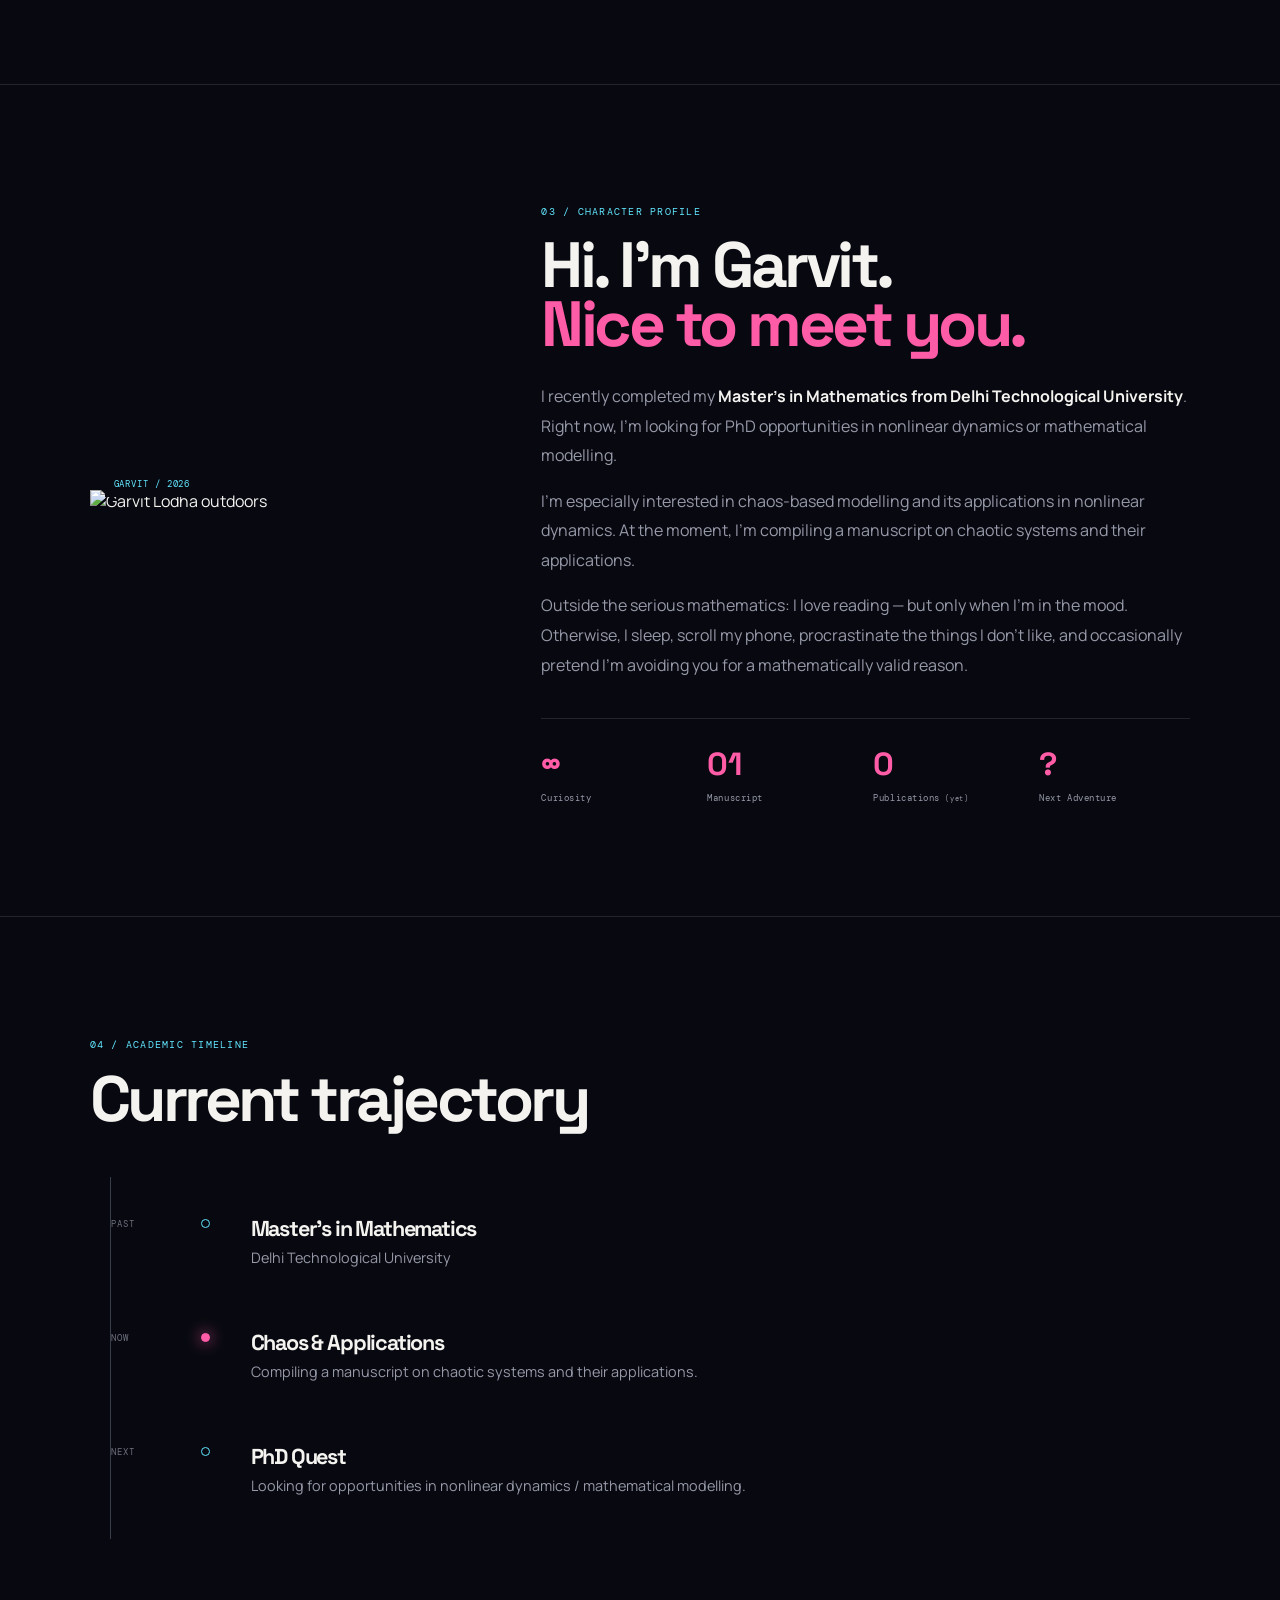
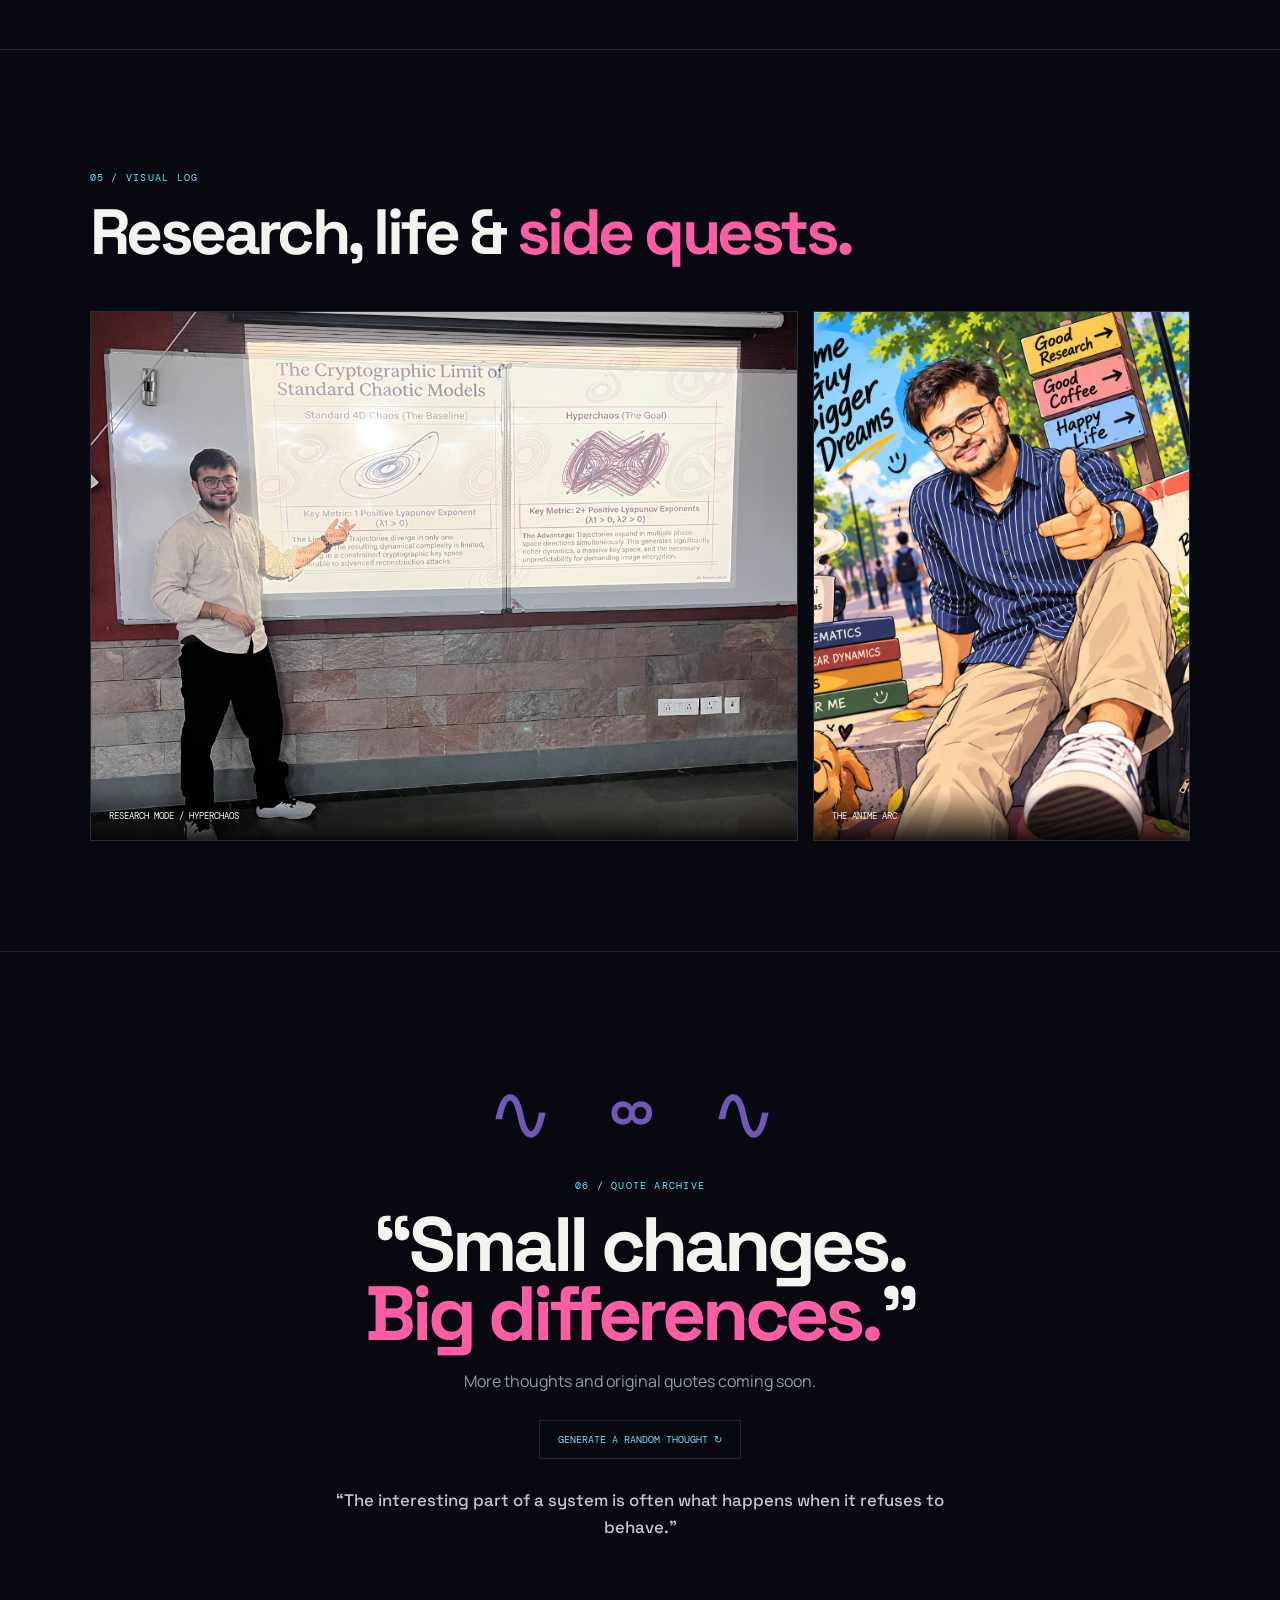
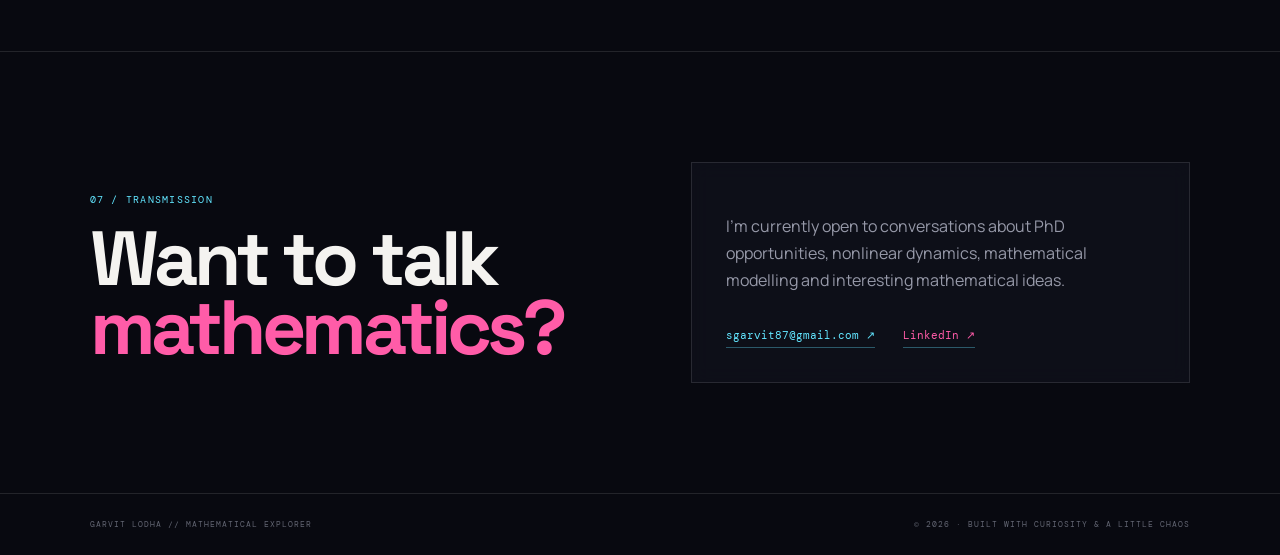
==== commit 835fe78b: "Add 'Projects' link to navigation" ====
--- a/index.html
+++ b/index.html
@@ -16,6 +16,7 @@
     <a class="brand" href="#home"><span>G</span>Lodha<span class="dot">.</span></a>
     <nav>
       <a href="#arc">Current Arc</a>
+      <a href="projects.html">Projects</a>
       <a href="#research">Research</a>
       <a href="#about">About</a>
       <a href="#gallery">Gallery</a>
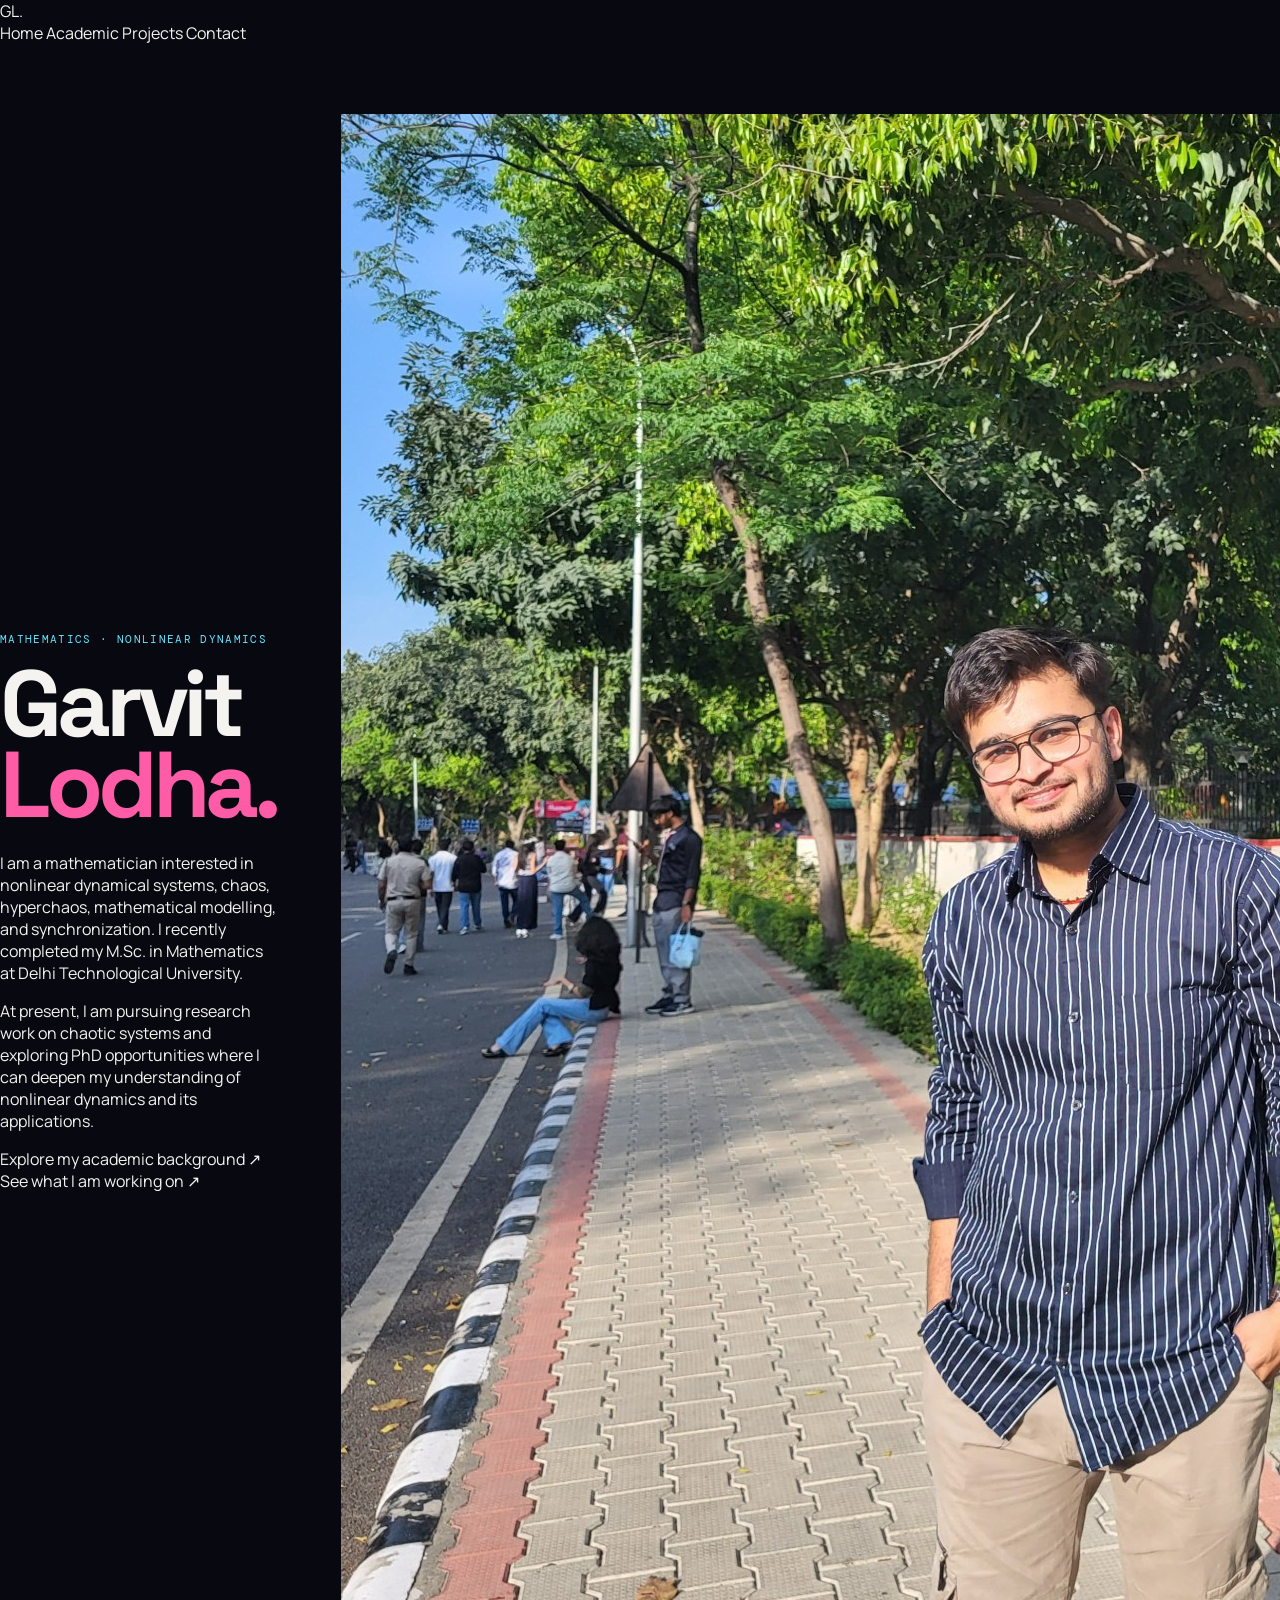
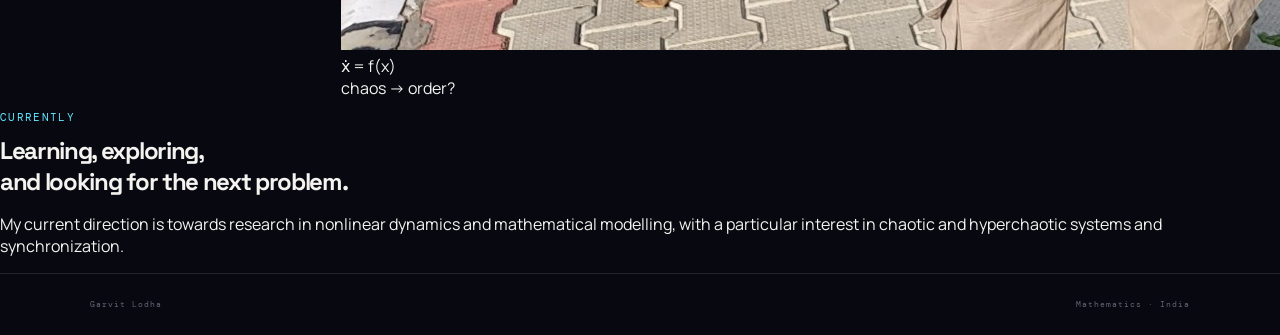
==== commit 57e4475a: "Add files via upload" ====
--- a/index.html
+++ b/index.html
@@ -1,227 +1,57 @@
-<!doctype html>
+<!DOCTYPE html>
 <html lang="en">
 <head>
-  <meta charset="utf-8">
-  <meta name="viewport" content="width=device-width, initial-scale=1">
-  <meta name="theme-color" content="#090a13">
-  <meta name="description" content="Garvit Lodha — mathematics, nonlinear dynamics, chaos, mathematical modelling and synchronization.">
-  <title>Garvit Lodha // Mathematical Explorer</title>
-  <link rel="stylesheet" href="style.css">
+<meta charset="UTF-8">
+<meta name="viewport" content="width=device-width, initial-scale=1.0">
+<title>Garvit Lodha | Mathematics</title>
+<link rel="stylesheet" href="style.css">
 </head>
 <body>
-  <canvas id="chaosCanvas" aria-hidden="true"></canvas>
-  <div class="noise" aria-hidden="true"></div>
+<header class="site-header">
+  <a class="logo" href="index.html">GL<span>.</span></a>
+  <nav>
+    <a class="active" href="index.html">Home</a>
+    <a href="academic.html">Academic</a>
+    <a href="projects.html">Projects</a>
+    <a href="contact.html">Contact</a>
+  </nav>
+</header>
 
-  <header class="nav">
-    <a class="brand" href="#home"><span>G</span>Lodha<span class="dot">.</span></a>
-    <nav>
-      <a href="#arc">Current Arc</a>
-      <a href="projects.html">Projects</a>
-      <a href="#research">Research</a>
-      <a href="#about">About</a>
-      <a href="#gallery">Gallery</a>
-    </nav>
-    <button class="mode" id="modeBtn" aria-label="Toggle visual mode">◐</button>
-  </header>
+<main>
+<section class="hero">
+  <div class="hero-copy">
+    <p class="eyebrow">MATHEMATICS · NONLINEAR DYNAMICS</p>
+    <h1>Garvit<br><em>Lodha.</em></h1>
+    <p class="intro">I am a mathematician interested in nonlinear dynamical systems, chaos, hyperchaos, mathematical modelling, and synchronization. I recently completed my M.Sc. in Mathematics at Delhi Technological University.</p>
+    <p class="intro">At present, I am pursuing research work on chaotic systems and exploring PhD opportunities where I can deepen my understanding of nonlinear dynamics and its applications.</p>
+    <div class="quick-links">
+      <a href="academic.html">Explore my academic background <span>↗</span></a>
+      <a href="projects.html">See what I am working on <span>↗</span></a>
+    </div>
+  </div>
 
-  <main id="home">
-    <section class="hero section">
-      <div class="hero-copy reveal">
-        <div class="eyebrow"><span class="pulse"></span> ONLINE · EXPLORING CHAOS</div>
-        <p class="mini-code">garvit_lodha.exe / build 2026</p>
-        <h1>Mathematics,<br><em>but make it chaotic.</em></h1>
-        <p class="lede">
-          I'm <strong>Garvit Lodha</strong> — a mathematician fascinated by nonlinear dynamics,
-          mathematical modelling, chaos, and synchronization.
-        </p>
-        <div class="hero-actions">
-          <a class="btn primary" href="#arc">ENTER THE LAB <span>↗</span></a>
-          <a class="btn ghost" href="#about">WHO AM I?</a>
-        </div>
-        <div class="ticker">
-          <span>MATHEMATICS</span><i>✦</i><span>NONLINEAR DYNAMICS</span><i>✦</i>
-          <span>CHAOS THEORY</span><i>✦</i><span>SYNCHRONIZATION</span>
-        </div>
-      </div>
+  <div class="hero-visual">
+    <div class="orbit orbit-one"></div>
+    <div class="orbit orbit-two"></div>
+    <div class="portrait-frame"><img src="garvit-real.jpg" alt="Garvit Lodha"></div>
+    <div class="math-note">ẋ = f(x)</div>
+    <div class="math-note note-two">chaos → order?</div>
+  </div>
+</section>
 
-      <div class="hero-art reveal">
-        <div class="scanline"></div>
-        <div class="corner c1"></div><div class="corner c2"></div>
-        <div class="hero-image-wrap">
-          <img src="garvit-anime.png" alt="Anime-style illustration of Garvit Lodha">
-        </div>
-        <div class="hud hud-top">SUBJECT_01 // GARVIT<br><small>MATHEMATICAL EXPLORER</small></div>
-        <div class="hud hud-bottom">
-          <span>CHAOS</span><strong>∞</strong>
-          <span>CURIOUS</span><strong>ON</strong>
-        </div>
-      </div>
-    </section>
+<section class="currently">
+  <div>
+    <p class="eyebrow">CURRENTLY</p>
+    <h2>Learning, exploring,<br>and looking for the next problem.</h2>
+  </div>
+  <p>My current direction is towards research in nonlinear dynamics and mathematical modelling, with a particular interest in chaotic and hyperchaotic systems and synchronization.</p>
+</section>
+</main>
 
-    <section id="arc" class="section arc">
-      <div class="section-head reveal">
-        <p class="label">01 / CURRENT ARC</p>
-        <h2>The system is <em>still evolving.</em></h2>
-        <p>A living snapshot of what is occupying my mathematical brain right now.</p>
-      </div>
-
-      <div class="arc-grid">
-        <article class="terminal-card reveal">
-          <div class="terminal-bar"><span>●</span><span>current_arc.sh</span><span>— □ ×</span></div>
-          <div class="terminal-body">
-            <p class="muted">$ ./status</p>
-            <p><span class="green">STATUS:</span> <b>ACTIVE</b></p>
-            <p><span class="purple">PROJECT:</span> Manuscript on chaotic systems &amp; applications</p>
-            <p><span class="blue">FOCUS:</span> Chaos-based modelling in nonlinear dynamics</p>
-            <p><span class="yellow">NEXT:</span> PhD opportunities in nonlinear dynamics / mathematical modelling</p>
-            <p class="muted">$ ./keep-going</p>
-            <p class="cursor">█</p>
-          </div>
-        </article>
-
-        <article class="arc-note reveal">
-          <div class="note-pin">✦</div>
-          <p class="label">FIELD NOTE</p>
-          <blockquote>
-            “I love to read more and more about chaos and its applications —
-            it keeps fascinating me on a daily basis.”
-          </blockquote>
-          <p class="signature">— Garvit</p>
-        </article>
-      </div>
-    </section>
-
-    <section id="research" class="section research">
-      <div class="section-head reveal">
-        <p class="label">02 / RESEARCH UNIVERSE</p>
-        <h2>Things that make my brain<br><em>go nonlinear.</em></h2>
-      </div>
-      <div class="interest-grid">
-        <article class="interest-card reveal">
-          <span class="number">01</span><div class="glyph">∿</div>
-          <h3>Nonlinear Dynamics</h3>
-          <p>Understanding systems where small changes can create surprisingly rich behaviour.</p>
-          <div class="tag">PRIMARY INTEREST</div>
-        </article>
-        <article class="interest-card featured reveal">
-          <span class="number">02</span><div class="glyph">∞</div>
-          <h3>Chaos Theory</h3>
-          <p>Chaos-based modelling, deterministic unpredictability, attractors and applications.</p>
-          <div class="tag">CURRENT OBSESSION</div>
-        </article>
-        <article class="interest-card reveal">
-          <span class="number">03</span><div class="glyph">↝</div>
-          <h3>Mathematical Modelling</h3>
-          <p>Using mathematical structures to understand, describe and explore complex phenomena.</p>
-          <div class="tag">EXPLORING</div>
-        </article>
-        <article class="interest-card reveal">
-          <span class="number">04</span><div class="glyph">⟷</div>
-          <h3>Synchronization</h3>
-          <p>Collective behaviour and the mathematics behind systems that start moving together.</p>
-          <div class="tag">ON THE RADAR</div>
-        </article>
-      </div>
-
-      <div class="research-image reveal">
-        <img src="lorenz-lecture.png" alt="Garvit presenting a lecture on the Lorenz equations">
-        <div class="image-caption">
-          <span>CHAOS IN THE CLASSROOM</span>
-          <span>LORENZ SYSTEM / λ₁ &gt; 0</span>
-        </div>
-      </div>
-    </section>
-
-    <section id="about" class="section about">
-      <div class="about-photo reveal">
-        <img src="https://raw.githubusercontent.com/garvitlodha/garvitlodha.github.io/main/garvit-real.jpg" alt="Garvit Lodha outdoors">
-        <div class="photo-label">GARVIT / 2026</div>
-      </div>
-      <div class="about-copy reveal">
-        <p class="label">03 / CHARACTER PROFILE</p>
-        <h2>Hi. I'm Garvit.<br><em>Nice to meet you.</em></h2>
-        <p>
-          I recently completed my <strong>Master's in Mathematics from Delhi Technological University</strong>.
-          Right now, I'm looking for PhD opportunities in nonlinear dynamics or mathematical modelling.
-        </p>
-        <p>
-          I’m especially interested in chaos-based modelling and its applications in nonlinear dynamics.
-          At the moment, I’m compiling a manuscript on chaotic systems and their applications.
-        </p>
-        <p>
-          Outside the serious mathematics: I love reading — but only when I’m in the mood.
-          Otherwise, I sleep, scroll my phone, procrastinate the things I don't like,
-          and occasionally pretend I’m avoiding you for a mathematically valid reason.
-        </p>
-
-        <div class="stats">
-          <div><b>∞</b><span>Curiosity</span></div>
-          <div><b>01</b><span>Manuscript</span></div>
-          <div><b>0</b><span>Publications <small>(yet)</small></span></div>
-          <div><b>?</b><span>Next Adventure</span></div>
-        </div>
-      </div>
-    </section>
-
-    <section class="section timeline">
-      <div class="section-head reveal">
-        <p class="label">04 / ACADEMIC TIMELINE</p>
-        <h2>Current trajectory</h2>
-      </div>
-      <div class="timeline-line">
-        <article class="timeline-item reveal">
-          <span class="time">PAST</span><div class="timeline-dot"></div>
-          <div><h3>Master's in Mathematics</h3><p>Delhi Technological University</p></div>
-        </article>
-        <article class="timeline-item active reveal">
-          <span class="time">NOW</span><div class="timeline-dot"></div>
-          <div><h3>Chaos &amp; Applications</h3><p>Compiling a manuscript on chaotic systems and their applications.</p></div>
-        </article>
-        <article class="timeline-item reveal">
-          <span class="time">NEXT</span><div class="timeline-dot"></div>
-          <div><h3>PhD Quest</h3><p>Looking for opportunities in nonlinear dynamics / mathematical modelling.</p></div>
-        </article>
-      </div>
-    </section>
-
-    <section id="gallery" class="section gallery">
-      <div class="section-head reveal">
-        <p class="label">05 / VISUAL LOG</p>
-        <h2>Research, life &amp; <em>side quests.</em></h2>
-      </div>
-      <div class="gallery-grid">
-        <figure class="wide reveal"><img src="research-talk.jpg" alt="Garvit presenting research"><figcaption>RESEARCH MODE / HYPERCHAOS</figcaption></figure>
-        <figure class="tall reveal"><img src="garvit-anime.png" alt="Anime portrait of Garvit"><figcaption>THE ANIME ARC</figcaption></figure>
-      </div>
-    </section>
-
-    <section class="section quote-zone">
-      <div class="quote-orbit">∿ ∞ ∿</div>
-      <p class="label">06 / QUOTE ARCHIVE</p>
-      <h2>“Small changes.<br><em>Big differences.</em>”</h2>
-      <p class="muted">More thoughts and original quotes coming soon.</p>
-      <button class="random-quote" id="quoteBtn">GENERATE A RANDOM THOUGHT ↻</button>
-      <p class="generated" id="generatedQuote">“The interesting part of a system is often what happens when it refuses to behave.”</p>
-    </section>
-
-    <section class="section contact">
-      <div>
-        <p class="label">07 / TRANSMISSION</p>
-        <h2>Want to talk<br><em>mathematics?</em></h2>
-      </div>
-      <div class="contact-card">
-        <p>I'm currently open to conversations about PhD opportunities, nonlinear dynamics, mathematical modelling and interesting mathematical ideas.</p>
-        <a class="mail" href="mailto:sgarvit87@gmail.com">sgarvit87@gmail.com ↗</a>
-        <a class="linkedin" href="https://www.linkedin.com/in/garvit-lodha-456593255/" target="_blank" rel="noopener">LinkedIn ↗</a>
-      </div>
-    </section>
-  </main>
-
-  <footer>
-    <span>GARVIT LODHA // MATHEMATICAL EXPLORER</span>
-    <span>© 2026 · BUILT WITH CURIOSITY &amp; A LITTLE CHAOS</span>
-  </footer>
-
-  <script src="script.js"></script>
+<footer>
+  <span>Garvit Lodha</span>
+  <span>Mathematics · India</span>
+</footer>
+<script src="script.js"></script>
 </body>
-</html>
+</html>
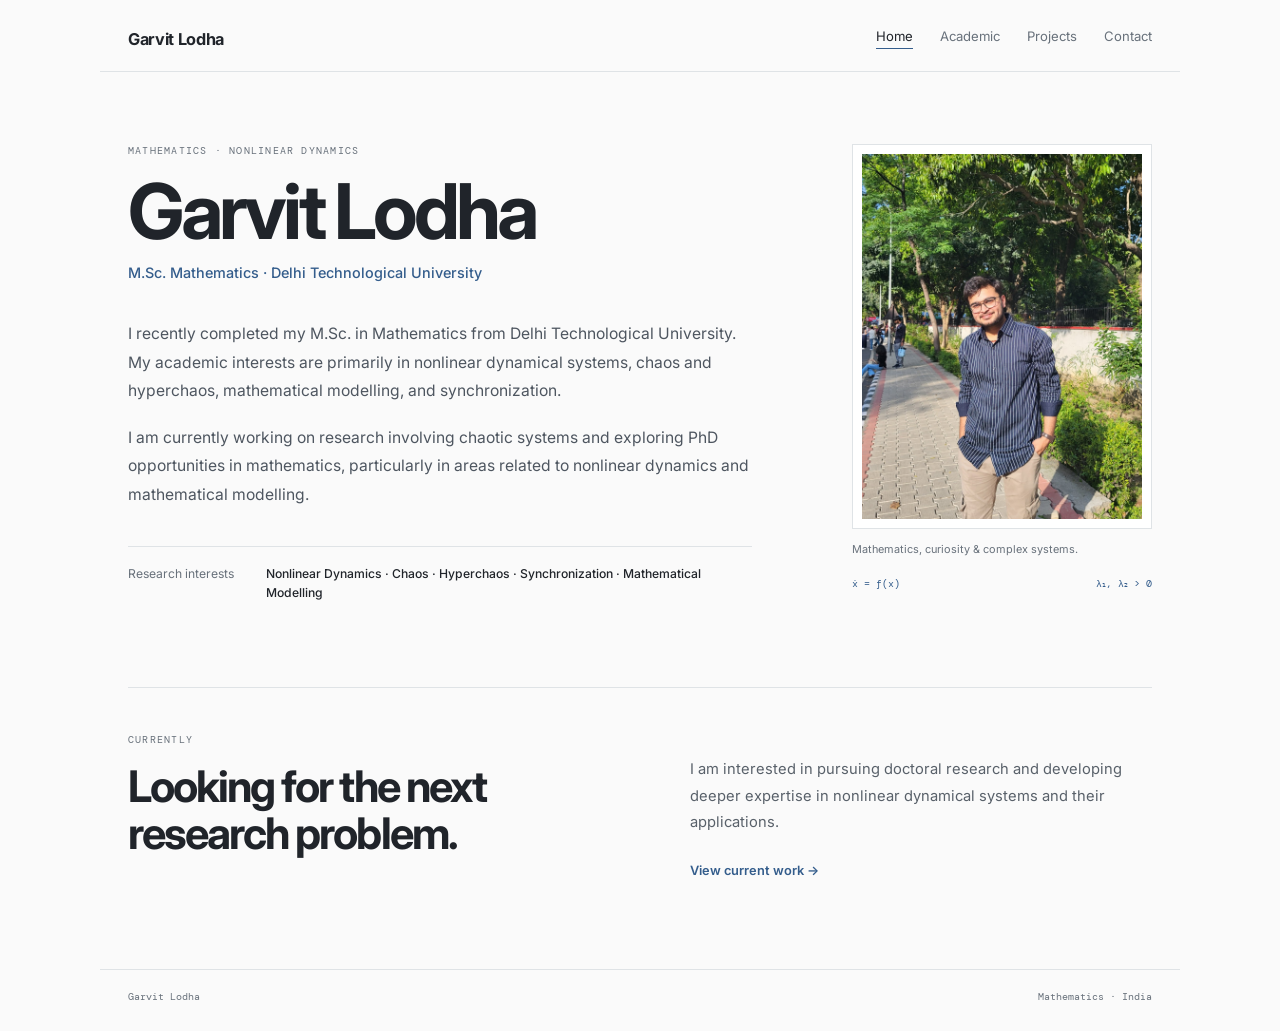
==== commit 53e4dfab: "Add files via upload" ====
--- a/index.html
+++ b/index.html
@@ -1,14 +1,15 @@
 <!DOCTYPE html>
 <html lang="en">
 <head>
-<meta charset="UTF-8">
-<meta name="viewport" content="width=device-width, initial-scale=1.0">
-<title>Garvit Lodha | Mathematics</title>
-<link rel="stylesheet" href="style.css">
+  <meta charset="UTF-8">
+  <meta name="viewport" content="width=device-width, initial-scale=1.0">
+  <title>Garvit Lodha | Mathematics</title>
+  <meta name="description" content="Garvit Lodha — mathematics, nonlinear dynamics, chaos and mathematical modelling.">
+  <link rel="stylesheet" href="style.css">
 </head>
 <body>
 <header class="site-header">
-  <a class="logo" href="index.html">GL<span>.</span></a>
+  <div class="site-title">Garvit Lodha</div>
   <nav>
     <a class="active" href="index.html">Home</a>
     <a href="academic.html">Academic</a>
@@ -18,34 +19,55 @@
 </header>
 
 <main>
-<section class="hero">
-  <div class="hero-copy">
-    <p class="eyebrow">MATHEMATICS · NONLINEAR DYNAMICS</p>
-    <h1>Garvit<br><em>Lodha.</em></h1>
-    <p class="intro">I am a mathematician interested in nonlinear dynamical systems, chaos, hyperchaos, mathematical modelling, and synchronization. I recently completed my M.Sc. in Mathematics at Delhi Technological University.</p>
-    <p class="intro">At present, I am pursuing research work on chaotic systems and exploring PhD opportunities where I can deepen my understanding of nonlinear dynamics and its applications.</p>
-    <div class="quick-links">
-      <a href="academic.html">Explore my academic background <span>↗</span></a>
-      <a href="projects.html">See what I am working on <span>↗</span></a>
+  <section class="intro-section">
+    <div class="intro-text">
+      <p class="label">MATHEMATICS · NONLINEAR DYNAMICS</p>
+      <h1>Garvit Lodha</h1>
+      <p class="role">M.Sc. Mathematics · Delhi Technological University</p>
+
+      <p class="bio">
+        I recently completed my M.Sc. in Mathematics from Delhi Technological
+        University. My academic interests are primarily in nonlinear dynamical
+        systems, chaos and hyperchaos, mathematical modelling, and synchronization.
+      </p>
+
+      <p class="bio">
+        I am currently working on research involving chaotic systems and exploring
+        PhD opportunities in mathematics, particularly in areas related to nonlinear
+        dynamics and mathematical modelling.
+      </p>
+
+      <div class="interest-line">
+        <span>Research interests</span>
+        <strong>Nonlinear Dynamics · Chaos · Hyperchaos · Synchronization · Mathematical Modelling</strong>
+      </div>
     </div>
-  </div>
 
-  <div class="hero-visual">
-    <div class="orbit orbit-one"></div>
-    <div class="orbit orbit-two"></div>
-    <div class="portrait-frame"><img src="garvit-real.jpg" alt="Garvit Lodha"></div>
-    <div class="math-note">ẋ = f(x)</div>
-    <div class="math-note note-two">chaos → order?</div>
-  </div>
-</section>
+    <aside class="profile">
+      <div class="photo-wrap">
+        <img src="garvit-real.jpg" alt="Garvit Lodha">
+      </div>
+      <p class="caption">Mathematics, curiosity &amp; complex systems.</p>
+      <div class="math-mark" aria-hidden="true">
+        <span>ẋ = f(x)</span>
+        <span>λ₁, λ₂ &gt; 0</span>
+      </div>
+    </aside>
+  </section>
 
-<section class="currently">
-  <div>
-    <p class="eyebrow">CURRENTLY</p>
-    <h2>Learning, exploring,<br>and looking for the next problem.</h2>
-  </div>
-  <p>My current direction is towards research in nonlinear dynamics and mathematical modelling, with a particular interest in chaotic and hyperchaotic systems and synchronization.</p>
-</section>
+  <section class="current-section">
+    <div class="section-heading">
+      <p class="label">CURRENTLY</p>
+      <h2>Looking for the next<br>research problem.</h2>
+    </div>
+    <div class="current-copy">
+      <p>
+        I am interested in pursuing doctoral research and developing deeper
+        expertise in nonlinear dynamical systems and their applications.
+      </p>
+      <a href="projects.html">View current work →</a>
+    </div>
+  </section>
 </main>
 
 <footer>
@@ -54,4 +76,4 @@
 </footer>
 <script src="script.js"></script>
 </body>
-</html>+</html>
--- a/style.css
+++ b/style.css
@@ -1,52 +1,251 @@
-@import url('https://fonts.googleapis.com/css2?family=DM+Mono:wght@400;500&family=Manrope:wght@400;500;600;700;800&family=Space+Grotesk:wght@400;500;600;700&display=swap');
-
-:root{
-  --bg:#080910; --panel:#10121c; --panel2:#141724; --text:#f4f3f0;
-  --muted:#9699a8; --line:rgba(255,255,255,.11); --hot:#ff5ca8;
-  --cyan:#62e6ff; --lime:#b7ff68; --violet:#9d7bff; --yellow:#ffd86b;
-  --mono:'DM Mono',monospace; --display:'Space Grotesk',sans-serif; --body:'Manrope',sans-serif;
-}
-*{box-sizing:border-box}
-html{scroll-behavior:smooth}
-body{margin:0;background:var(--bg);color:var(--text);font-family:var(--body);overflow-x:hidden}
-a{color:inherit;text-decoration:none}
-button{font:inherit}
-#chaosCanvas{position:fixed;inset:0;width:100%;height:100%;opacity:.33;pointer-events:none;z-index:0}
-.noise{position:fixed;inset:0;pointer-events:none;z-index:2;opacity:.035;background-image:url("data:image/svg+xml,%3Csvg viewBox='0 0 180 180' xmlns='http://www.w3.org/2000/svg'%3E%3Cfilter id='n'%3E%3CfeTurbulence type='fractalNoise' baseFrequency='.9' numOctaves='4' stitchTiles='stitch'/%3E%3C/filter%3E%3Crect width='100%25' height='100%25' filter='url(%23n)' opacity='.8'/%3E%3C/svg%3E")}
-.nav{height:76px;padding:0 5vw;display:flex;align-items:center;justify-content:space-between;border-bottom:1px solid var(--line);position:sticky;top:0;z-index:10;background:rgba(8,9,16,.78);backdrop-filter:blur(18px)}
-.brand{font-family:var(--display);font-weight:700;letter-spacing:-.04em;font-size:1.25rem}.brand span:first-child{display:inline-grid;place-items:center;width:29px;height:29px;border:1px solid var(--cyan);border-radius:50%;margin-right:7px;color:var(--cyan)}.dot{color:var(--hot)}
-.nav nav{display:flex;gap:28px;font-family:var(--mono);font-size:.72rem;color:var(--muted)}.nav nav a:hover{color:var(--text)}
-.mode{border:1px solid var(--line);background:transparent;color:var(--text);width:35px;height:35px;border-radius:50%;cursor:pointer}
-.section{position:relative;z-index:3;padding:110px 7vw;max-width:1500px;margin:auto}
-.hero{min-height:calc(100vh - 76px);display:grid;grid-template-columns:1fr .9fr;align-items:center;gap:5vw;padding-top:70px}
-.eyebrow,.label,.mini-code,.tag,.time,.image-caption,footer,.hud{font-family:var(--mono);letter-spacing:.12em}
-.eyebrow{font-size:.7rem;color:var(--cyan);display:flex;align-items:center;gap:10px}.pulse{width:7px;height:7px;border-radius:50%;background:var(--lime);box-shadow:0 0 15px var(--lime);animation:pulse 1.6s infinite}
-@keyframes pulse{50%{opacity:.35;transform:scale(.7)}}
-.mini-code{color:#5f6270;font-size:.65rem;margin-top:20px}
-h1,h2,h3{font-family:var(--display);margin:0;letter-spacing:-.055em}
-h1{font-size:clamp(3.7rem,7.3vw,8.7rem);line-height:.86;margin:18px 0 27px;max-width:850px}
-h1 em,h2 em{font-style:normal;color:var(--hot)}
-.lede{font-size:clamp(1rem,1.35vw,1.25rem);line-height:1.7;color:var(--muted);max-width:620px}.lede strong{color:var(--text)}
-.hero-actions{display:flex;gap:12px;margin:35px 0}
-.btn{padding:13px 18px;border:1px solid var(--line);font-family:var(--mono);font-size:.7rem;letter-spacing:.08em;transition:.25s}.btn.primary{background:var(--text);color:#080910}.btn.primary:hover{transform:translateY(-3px);box-shadow:0 12px 35px rgba(255,255,255,.12)}.btn.ghost:hover{border-color:var(--cyan);color:var(--cyan)}
-.ticker{display:flex;flex-wrap:wrap;gap:12px;color:#696c78;font-family:var(--mono);font-size:.62rem;margin-top:55px}.ticker i{font-style:normal;color:var(--hot)}
-.hero-art{height:min(690px,75vw);max-height:690px;position:relative;border:1px solid var(--line);background:#11131d;overflow:hidden}.hero-image-wrap{position:absolute;inset:0}.hero-image-wrap img{width:100%;height:100%;object-fit:cover;object-position:center;filter:saturate(.95) contrast(1.03)}.hero-art:after{content:"";position:absolute;inset:0;background:linear-gradient(135deg,rgba(157,123,255,.08),transparent 40%,rgba(98,230,255,.12)),linear-gradient(0deg,rgba(8,9,16,.35),transparent 45%);pointer-events:none}.scanline{position:absolute;left:0;right:0;top:45%;height:1px;background:rgba(98,230,255,.45);z-index:2;box-shadow:0 0 25px var(--cyan);animation:scan 5s linear infinite}@keyframes scan{0%{top:5%}100%{top:95%}}
-.corner{position:absolute;width:34px;height:34px;border-color:var(--cyan);z-index:3}.c1{top:16px;left:16px;border-top:1px solid;border-left:1px solid}.c2{right:16px;bottom:16px;border-right:1px solid;border-bottom:1px solid}.hud{position:absolute;z-index:4;font-size:.58rem;line-height:1.8;color:var(--text);text-shadow:0 1px 5px #000}.hud small{color:var(--cyan)}.hud-top{top:25px;right:25px;text-align:right}.hud-bottom{bottom:25px;left:25px;display:grid;grid-template-columns:auto auto;gap:2px 12px}.hud-bottom strong{color:var(--hot)}
-.section-head{max-width:800px;margin-bottom:48px}.label{font-size:.65rem;color:var(--cyan);margin-bottom:18px}.section-head h2{font-size:clamp(2.6rem,5vw,5.6rem);line-height:.95}.section-head>p:last-child{color:var(--muted);line-height:1.6;margin-top:18px}
-.arc{border-top:1px solid var(--line)}.arc-grid{display:grid;grid-template-columns:1.35fr .8fr;gap:22px}
-.terminal-card,.arc-note,.interest-card,.contact-card{border:1px solid var(--line);background:rgba(16,18,28,.76);backdrop-filter:blur(10px)}
-.terminal-bar{height:39px;border-bottom:1px solid var(--line);display:flex;align-items:center;justify-content:space-between;padding:0 14px;color:#777b8a;font:10px var(--mono)}.terminal-bar span:first-child{color:var(--hot)}.terminal-body{padding:30px;font:13px/2 var(--mono);min-height:330px}.terminal-body p{margin:0}.muted{color:var(--muted)}.green{color:var(--lime)}.purple{color:var(--violet)}.blue{color:var(--cyan)}.yellow{color:var(--yellow)}.cursor{color:var(--lime);animation:blink 1s infinite}@keyframes blink{50%{opacity:0}}
-.arc-note{padding:42px;position:relative;background:linear-gradient(145deg,rgba(255,92,168,.08),rgba(157,123,255,.04))}.note-pin{position:absolute;right:28px;top:22px;color:var(--yellow)}blockquote{font:500 clamp(1.6rem,2.5vw,2.5rem)/1.25 var(--display);letter-spacing:-.04em;margin:30px 0}.signature{font:12px var(--mono);color:var(--hot)}
-.interest-grid{display:grid;grid-template-columns:repeat(4,1fr);gap:12px}.interest-card{padding:28px;min-height:280px;position:relative;overflow:hidden;transition:.3s}.interest-card:hover{transform:translateY(-7px);border-color:rgba(98,230,255,.45)}.interest-card.featured{background:linear-gradient(150deg,rgba(157,123,255,.15),rgba(16,18,28,.8))}.number{font:10px var(--mono);color:#626573}.glyph{font-size:3.3rem;color:var(--hot);margin:28px 0 20px}.interest-card h3{font-size:1.5rem;letter-spacing:-.04em}.interest-card p{font-size:.86rem;line-height:1.65;color:var(--muted)}.tag{position:absolute;bottom:22px;left:28px;font-size:.53rem;color:var(--cyan)}
-.research-image{margin-top:45px;position:relative;border:1px solid var(--line);overflow:hidden}.research-image img{width:100%;display:block;max-height:650px;object-fit:cover}.image-caption{position:absolute;left:0;right:0;bottom:0;padding:18px 22px;display:flex;justify-content:space-between;background:linear-gradient(transparent,rgba(0,0,0,.82));font-size:.58rem}
-.about{display:grid;grid-template-columns:.7fr 1.3fr;gap:8vw;align-items:center;border-top:1px solid var(--line)}.about-photo{position:relative}.about-photo img{width:100%;aspect-ratio:4/5;object-fit:cover;filter:grayscale(.12)}.photo-label{position:absolute;bottom:15px;left:15px;padding:7px 9px;background:#080910;font:9px var(--mono);letter-spacing:.1em;color:var(--cyan)}.about-copy h2{font-size:clamp(2.7rem,5vw,5.8rem);line-height:.92;margin-bottom:28px}.about-copy>p:not(.label){font-size:1rem;line-height:1.85;color:var(--muted);max-width:720px}.about-copy strong{color:var(--text)}
-.stats{display:grid;grid-template-columns:repeat(4,1fr);border-top:1px solid var(--line);margin-top:38px;padding-top:25px;gap:15px}.stats b{font:700 2rem var(--display);color:var(--hot);display:block}.stats span{font:9px var(--mono);letter-spacing:.06em;color:var(--muted)}.stats small{font-size:7px}
-.timeline{border-top:1px solid var(--line)}.timeline-line{position:relative;margin-left:20px;border-left:1px solid #3a3d4b;padding:10px 0}.timeline-item{display:grid;grid-template-columns:80px 30px 1fr;gap:15px;align-items:start;padding:28px 0}.time{font-size:.55rem;color:#6d707c;padding-top:3px}.timeline-dot{width:9px;height:9px;border:1px solid var(--cyan);background:var(--bg);border-radius:50%;margin-left:-5px;margin-top:4px}.timeline-item.active .timeline-dot{background:var(--hot);border-color:var(--hot);box-shadow:0 0 15px var(--hot)}.timeline-item h3{font-size:1.35rem}.timeline-item p{margin:6px 0;color:var(--muted);font-size:.9rem}
-.gallery{border-top:1px solid var(--line)}.gallery-grid{display:grid;grid-template-columns:1.5fr .8fr;gap:15px}.gallery figure{margin:0;border:1px solid var(--line);position:relative;overflow:hidden;background:var(--panel)}.gallery img{width:100%;height:100%;display:block;object-fit:cover;transition:.5s}.gallery figure:hover img{transform:scale(1.025)}.gallery .wide{height:530px}.gallery .tall{height:530px}.gallery figcaption{position:absolute;bottom:0;left:0;right:0;padding:18px;font:9px var(--mono);background:linear-gradient(transparent,rgba(0,0,0,.85))}
-.quote-zone{text-align:center;border-top:1px solid var(--line);overflow:hidden}.quote-orbit{font:5rem var(--display);color:var(--violet);opacity:.7;letter-spacing:1rem;margin-bottom:15px}.quote-zone h2{font-size:clamp(2.8rem,6vw,6.5rem);line-height:.9}.quote-zone>.muted{margin:22px 0 28px}.random-quote{background:transparent;border:1px solid var(--line);color:var(--cyan);padding:12px 18px;font:10px var(--mono);cursor:pointer}.random-quote:hover{border-color:var(--cyan)}.generated{font:500 1.05rem/1.6 var(--display);color:#c6c7ce;max-width:650px;margin:28px auto 0}
-.contact{display:grid;grid-template-columns:1fr 1fr;gap:8vw;border-top:1px solid var(--line);align-items:center}.contact h2{font-size:clamp(3rem,6vw,6.5rem);line-height:.9}.contact-card{padding:34px}.contact-card p{color:var(--muted);line-height:1.7}.mail,.linkedin{display:inline-block;font:11px var(--mono);margin:18px 25px 0 0;color:var(--cyan);border-bottom:1px solid rgba(98,230,255,.35);padding-bottom:5px}.linkedin{color:var(--hot)}
-footer{position:relative;z-index:3;border-top:1px solid var(--line);padding:25px 7vw;display:flex;justify-content:space-between;gap:20px;color:#626572;font-size:.52rem}
-.reveal{opacity:0;transform:translateY(22px);transition:opacity .8s ease,transform .8s ease}.reveal.visible{opacity:1;transform:none}
-body.light{--bg:#f4f3ef;--panel:#fff;--panel2:#ebeaf0;--text:#11121a;--muted:#646673;--line:rgba(0,0,0,.13)}body.light .nav{background:rgba(244,243,239,.8)}body.light #chaosCanvas{opacity:.16}body.light .terminal-card,body.light .arc-note,body.light .interest-card,body.light .contact-card{background:rgba(255,255,255,.75)}body.light .btn.primary{background:#11121a;color:#fff}
-@media(max-width:900px){.nav nav{display:none}.section{padding:80px 6vw}.hero{grid-template-columns:1fr;min-height:auto}.hero-art{height:110vw;max-height:620px;order:-1}.hero-copy{padding-top:20px}.interest-grid{grid-template-columns:1fr 1fr}.about{grid-template-columns:1fr}.about-photo{max-width:500px}.arc-grid,.contact{grid-template-columns:1fr}.gallery-grid{grid-template-columns:1fr}.gallery .wide,.gallery .tall{height:auto;aspect-ratio:1/1}.stats{grid-template-columns:1fr 1fr}.image-caption{position:relative;background:#080910;gap:10px;flex-direction:column}}
-@media(max-width:560px){h1{font-size:3.5rem}.interest-grid{grid-template-columns:1fr}.terminal-body{padding:20px;font-size:11px}.arc-note{padding:28px}.hero-actions{flex-direction:column}.btn{text-align:center}.ticker{line-height:2}.stats b{font-size:1.6rem}footer{flex-direction:column}}
+@import url('https://fonts.googleapis.com/css2?family=DM+Mono:wght@400;500&family=Inter:wght@400;500;600;700&display=swap');
+
+:root {
+  --bg: #fafafa;
+  --paper: #ffffff;
+  --text: #20242a;
+  --muted: #68717b;
+  --line: #dfe3e6;
+  --accent: #345d8c;
+}
+
+* { box-sizing: border-box; }
+
+body {
+  margin: 0;
+  background: var(--bg);
+  color: var(--text);
+  font-family: "Inter", Arial, sans-serif;
+}
+
+a { color: inherit; text-decoration: none; }
+
+.site-header {
+  max-width: 1080px;
+  margin: 0 auto;
+  padding: 28px 28px 22px;
+  border-bottom: 1px solid var(--line);
+  display: flex;
+  align-items: center;
+  justify-content: space-between;
+}
+
+.site-title {
+  font-size: 1.02rem;
+  font-weight: 700;
+  letter-spacing: -0.02em;
+}
+
+nav {
+  display: flex;
+  gap: 27px;
+}
+
+nav a {
+  font-size: 0.82rem;
+  color: var(--muted);
+  padding-bottom: 4px;
+  border-bottom: 1px solid transparent;
+}
+
+nav a:hover,
+nav a.active {
+  color: var(--text);
+}
+
+nav a.active {
+  border-color: var(--accent);
+}
+
+main {
+  max-width: 1080px;
+  margin: 0 auto;
+  padding: 72px 28px 90px;
+}
+
+.intro-section {
+  display: grid;
+  grid-template-columns: minmax(0, 1.45fr) 300px;
+  gap: 100px;
+  align-items: start;
+}
+
+.label {
+  margin: 0 0 17px;
+  font-family: "DM Mono", monospace;
+  font-size: 0.64rem;
+  letter-spacing: 0.12em;
+  color: var(--muted);
+}
+
+h1 {
+  margin: 0;
+  font-size: clamp(3rem, 6vw, 5.4rem);
+  line-height: 0.98;
+  letter-spacing: -0.055em;
+  font-weight: 700;
+}
+
+.role {
+  margin: 15px 0 39px;
+  color: var(--accent);
+  font-size: 0.9rem;
+  font-weight: 500;
+}
+
+.bio {
+  max-width: 680px;
+  margin: 0 0 18px;
+  color: #4e5660;
+  font-size: 0.98rem;
+  line-height: 1.82;
+}
+
+.interest-line {
+  max-width: 700px;
+  margin-top: 36px;
+  padding-top: 17px;
+  border-top: 1px solid var(--line);
+  display: grid;
+  grid-template-columns: 120px 1fr;
+  gap: 18px;
+  font-size: 0.76rem;
+  line-height: 1.6;
+}
+
+.interest-line span {
+  color: var(--muted);
+}
+
+.interest-line strong {
+  font-weight: 500;
+}
+
+.profile {
+  position: relative;
+}
+
+.photo-wrap {
+  background: var(--paper);
+  padding: 9px;
+  border: 1px solid var(--line);
+}
+
+.photo-wrap img {
+  width: 100%;
+  height: 365px;
+  object-fit: cover;
+  display: block;
+}
+
+.caption {
+  margin: 12px 0 0;
+  color: var(--muted);
+  font-size: 0.68rem;
+  line-height: 1.5;
+}
+
+.math-mark {
+  margin-top: 20px;
+  display: flex;
+  justify-content: space-between;
+  font-family: "DM Mono", monospace;
+  font-size: 0.62rem;
+  color: var(--accent);
+}
+
+.current-section {
+  margin-top: 85px;
+  padding-top: 45px;
+  border-top: 1px solid var(--line);
+  display: grid;
+  grid-template-columns: 1fr 1fr;
+  gap: 100px;
+}
+
+.section-heading h2 {
+  margin: 0;
+  font-size: clamp(1.9rem, 3.4vw, 3rem);
+  line-height: 1.08;
+  letter-spacing: -0.045em;
+}
+
+.current-copy {
+  max-width: 480px;
+  padding-top: 23px;
+}
+
+.current-copy p {
+  margin: 0 0 23px;
+  color: #59616a;
+  font-size: 0.92rem;
+  line-height: 1.8;
+}
+
+.current-copy a {
+  color: var(--accent);
+  font-size: 0.8rem;
+  font-weight: 600;
+}
+
+footer {
+  max-width: 1080px;
+  margin: 0 auto;
+  padding: 20px 28px 28px;
+  border-top: 1px solid var(--line);
+  display: flex;
+  justify-content: space-between;
+  color: var(--muted);
+  font-family: "DM Mono", monospace;
+  font-size: 0.62rem;
+}
+
+@media (max-width: 760px) {
+  .site-header {
+    padding: 22px 18px 17px;
+  }
+
+  nav { gap: 14px; }
+  nav a { font-size: 0.7rem; }
+
+  main { padding: 48px 18px 65px; }
+
+  .intro-section {
+    grid-template-columns: 1fr;
+    gap: 42px;
+  }
+
+  h1 { font-size: clamp(3rem, 16vw, 4.4rem); }
+
+  .role { margin-bottom: 30px; }
+
+  .bio { font-size: 0.9rem; line-height: 1.75; }
+
+  .interest-line {
+    grid-template-columns: 1fr;
+    gap: 5px;
+    margin-top: 28px;
+  }
+
+  .profile {
+    max-width: 330px;
+  }
+
+  .photo-wrap img {
+    height: auto;
+    max-height: 430px;
+  }
+
+  .current-section {
+    margin-top: 60px;
+    grid-template-columns: 1fr;
+    gap: 18px;
+  }
+
+  .current-copy { padding-top: 0; }
+
+  footer {
+    padding-left: 18px;
+    padding-right: 18px;
+  }
+}
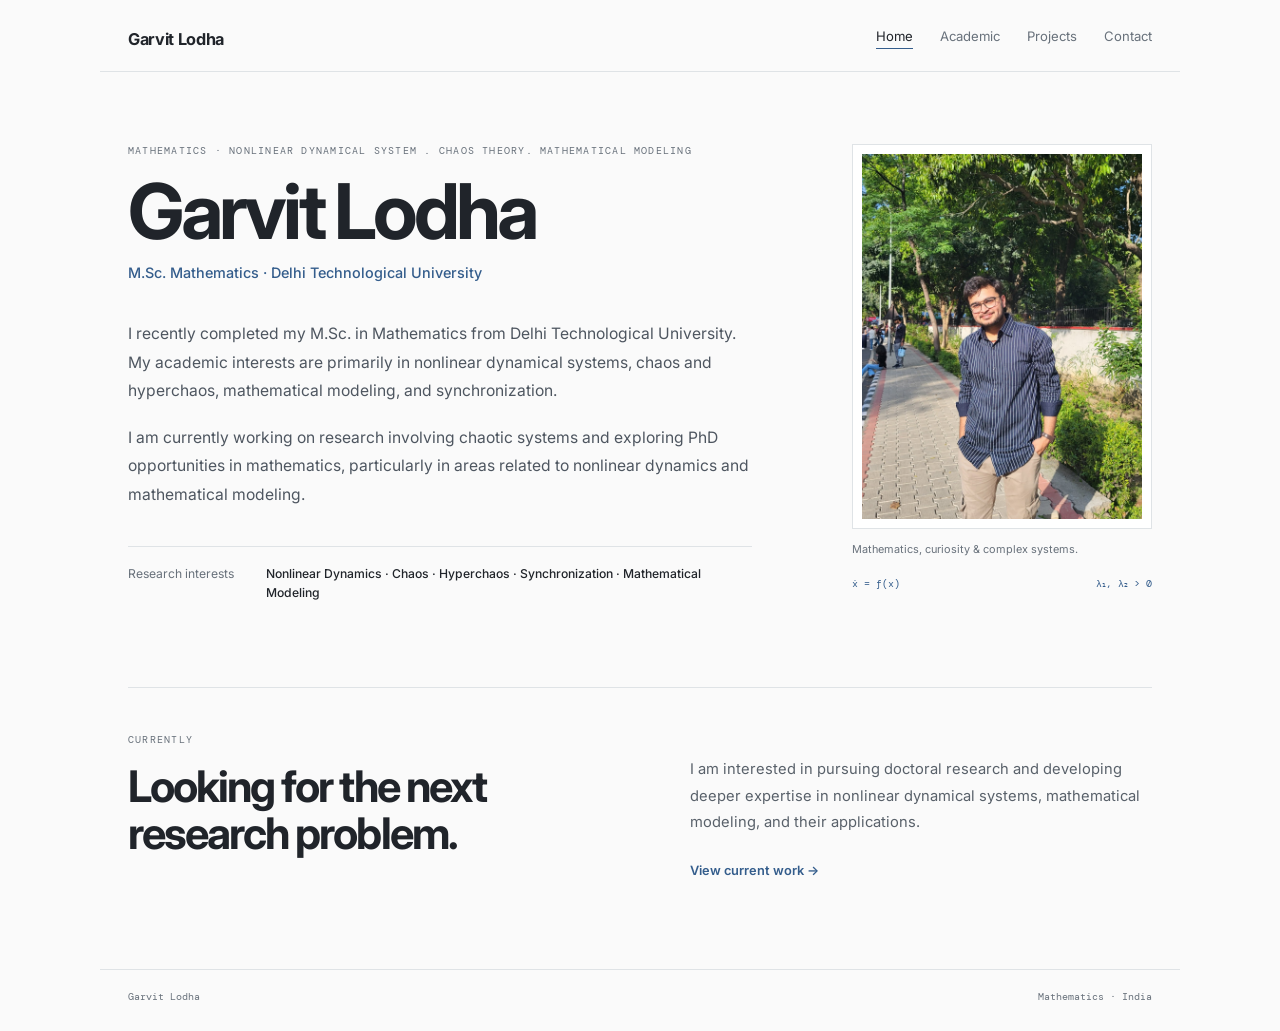
==== commit f67609c6: "Refine terminology in index.html for consistency Updated text for clarity and consistency in termino" ====
--- a/index.html
+++ b/index.html
@@ -21,25 +21,25 @@
 <main>
   <section class="intro-section">
     <div class="intro-text">
-      <p class="label">MATHEMATICS · NONLINEAR DYNAMICS</p>
+      <p class="label">MATHEMATICS · NONLINEAR DYNAMICAL SYSTEM . CHAOS THEORY. MATHEMATICAL MODELING</p>
       <h1>Garvit Lodha</h1>
       <p class="role">M.Sc. Mathematics · Delhi Technological University</p>
 
       <p class="bio">
         I recently completed my M.Sc. in Mathematics from Delhi Technological
         University. My academic interests are primarily in nonlinear dynamical
-        systems, chaos and hyperchaos, mathematical modelling, and synchronization.
+        systems, chaos and hyperchaos, mathematical modeling, and synchronization.
       </p>
 
       <p class="bio">
         I am currently working on research involving chaotic systems and exploring
         PhD opportunities in mathematics, particularly in areas related to nonlinear
-        dynamics and mathematical modelling.
+        dynamics and mathematical modeling.
       </p>
 
       <div class="interest-line">
         <span>Research interests</span>
-        <strong>Nonlinear Dynamics · Chaos · Hyperchaos · Synchronization · Mathematical Modelling</strong>
+        <strong>Nonlinear Dynamics · Chaos · Hyperchaos · Synchronization · Mathematical Modeling</strong>
       </div>
     </div>
 
@@ -63,7 +63,7 @@
     <div class="current-copy">
       <p>
         I am interested in pursuing doctoral research and developing deeper
-        expertise in nonlinear dynamical systems and their applications.
+        expertise in nonlinear dynamical systems, mathematical modeling, and their applications.
       </p>
       <a href="projects.html">View current work →</a>
     </div>
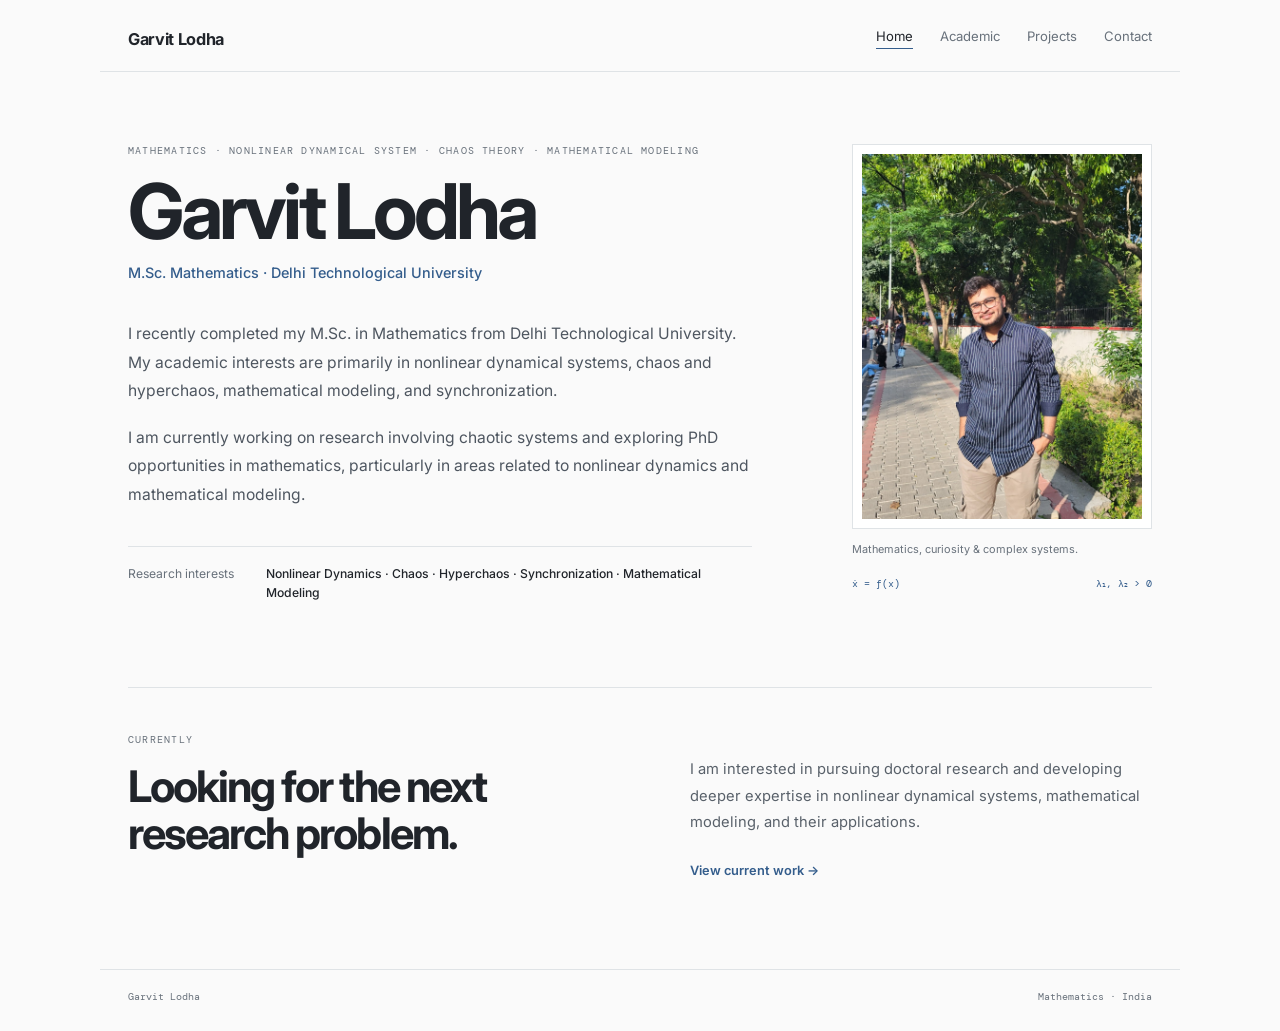
==== commit 260a2b3e: "Update label text formatting in index.html" ====
--- a/index.html
+++ b/index.html
@@ -21,7 +21,7 @@
 <main>
   <section class="intro-section">
     <div class="intro-text">
-      <p class="label">MATHEMATICS · NONLINEAR DYNAMICAL SYSTEM . CHAOS THEORY. MATHEMATICAL MODELING</p>
+      <p class="label">MATHEMATICS · NONLINEAR DYNAMICAL SYSTEM · CHAOS THEORY · MATHEMATICAL MODELING</p>
       <h1>Garvit Lodha</h1>
       <p class="role">M.Sc. Mathematics · Delhi Technological University</p>
 
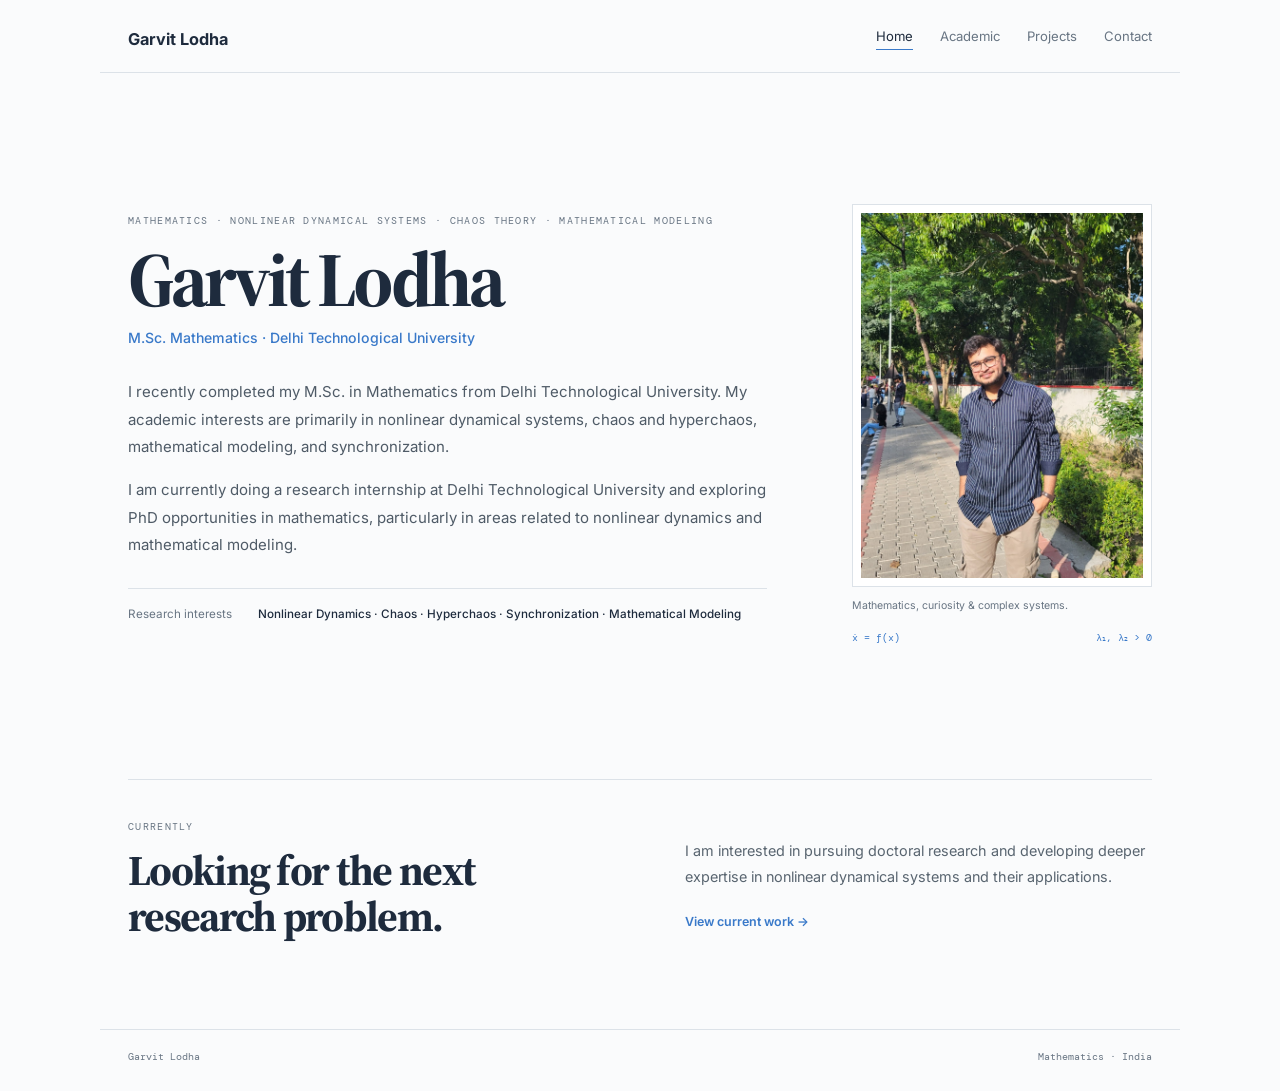
==== commit c81e145e: "Add files via upload" ====
--- a/index.html
+++ b/index.html
@@ -1,15 +1,15 @@
 <!DOCTYPE html>
 <html lang="en">
 <head>
-  <meta charset="UTF-8">
-  <meta name="viewport" content="width=device-width, initial-scale=1.0">
-  <title>Garvit Lodha | Mathematics</title>
-  <meta name="description" content="Garvit Lodha — mathematics, nonlinear dynamics, chaos and mathematical modelling.">
-  <link rel="stylesheet" href="style.css">
+<meta charset="UTF-8">
+<meta name="viewport" content="width=device-width, initial-scale=1.0">
+<title>Garvit Lodha | Mathematics</title>
+<meta name="description" content="Garvit Lodha — mathematics, nonlinear dynamics, chaos and mathematical modeling.">
+<link rel="stylesheet" href="style.css">
 </head>
 <body>
 <header class="site-header">
-  <div class="site-title">Garvit Lodha</div>
+  <a class="site-title" href="index.html">Garvit Lodha</a>
   <nav>
     <a class="active" href="index.html">Home</a>
     <a href="academic.html">Academic</a>
@@ -17,63 +17,28 @@
     <a href="contact.html">Contact</a>
   </nav>
 </header>
-
 <main>
-  <section class="intro-section">
-    <div class="intro-text">
-      <p class="label">MATHEMATICS · NONLINEAR DYNAMICAL SYSTEM · CHAOS THEORY · MATHEMATICAL MODELING</p>
-      <h1>Garvit Lodha</h1>
-      <p class="role">M.Sc. Mathematics · Delhi Technological University</p>
-
-      <p class="bio">
-        I recently completed my M.Sc. in Mathematics from Delhi Technological
-        University. My academic interests are primarily in nonlinear dynamical
-        systems, chaos and hyperchaos, mathematical modeling, and synchronization.
-      </p>
-
-      <p class="bio">
-        I am currently working on research involving chaotic systems and exploring
-        PhD opportunities in mathematics, particularly in areas related to nonlinear
-        dynamics and mathematical modeling.
-      </p>
-
-      <div class="interest-line">
-        <span>Research interests</span>
-        <strong>Nonlinear Dynamics · Chaos · Hyperchaos · Synchronization · Mathematical Modeling</strong>
-      </div>
-    </div>
-
-    <aside class="profile">
-      <div class="photo-wrap">
-        <img src="garvit-real.jpg" alt="Garvit Lodha">
-      </div>
-      <p class="caption">Mathematics, curiosity &amp; complex systems.</p>
-      <div class="math-mark" aria-hidden="true">
-        <span>ẋ = f(x)</span>
-        <span>λ₁, λ₂ &gt; 0</span>
-      </div>
-    </aside>
-  </section>
-
-  <section class="current-section">
-    <div class="section-heading">
-      <p class="label">CURRENTLY</p>
-      <h2>Looking for the next<br>research problem.</h2>
-    </div>
-    <div class="current-copy">
-      <p>
-        I am interested in pursuing doctoral research and developing deeper
-        expertise in nonlinear dynamical systems, mathematical modeling, and their applications.
-      </p>
-      <a href="projects.html">View current work →</a>
-    </div>
-  </section>
+<section class="intro-section">
+<div class="intro-text">
+<p class="label">MATHEMATICS · NONLINEAR DYNAMICAL SYSTEMS · CHAOS THEORY · MATHEMATICAL MODELING</p>
+<h1>Garvit Lodha</h1>
+<p class="role">M.Sc. Mathematics · Delhi Technological University</p>
+<p class="bio">I recently completed my M.Sc. in Mathematics from Delhi Technological University. My academic interests are primarily in nonlinear dynamical systems, chaos and hyperchaos, mathematical modeling, and synchronization.</p>
+<p class="bio">I am currently doing a research internship at Delhi Technological University and exploring PhD opportunities in mathematics, particularly in areas related to nonlinear dynamics and mathematical modeling.</p>
+<div class="interest-line"><span>Research interests</span><strong>Nonlinear Dynamics · Chaos · Hyperchaos · Synchronization · Mathematical Modeling</strong></div>
+</div>
+<aside class="profile">
+<div class="photo-wrap"><img src="garvit-real.jpg" alt="Garvit Lodha"></div>
+<p class="caption">Mathematics, curiosity &amp; complex systems.</p>
+<div class="math-mark"><span>ẋ = f(x)</span><span>λ₁, λ₂ &gt; 0</span></div>
+</aside>
+</section>
+<section class="current-section">
+<div class="section-heading"><p class="label">CURRENTLY</p><h2>Looking for the next<br>research problem.</h2></div>
+<div class="current-copy"><p>I am interested in pursuing doctoral research and developing deeper expertise in nonlinear dynamical systems and their applications.</p><a href="projects.html">View current work →</a></div>
+</section>
 </main>
-
-<footer>
-  <span>Garvit Lodha</span>
-  <span>Mathematics · India</span>
-</footer>
+<footer><span>Garvit Lodha</span><span>Mathematics · India</span></footer>
 <script src="script.js"></script>
 </body>
-</html>
+</html>
--- a/style.css
+++ b/style.css
@@ -1,251 +1,84 @@
-@import url('https://fonts.googleapis.com/css2?family=DM+Mono:wght@400;500&family=Inter:wght@400;500;600;700&display=swap');
+@import url('https://fonts.googleapis.com/css2?family=DM+Mono:wght@400;500&family=Inter:wght@400;500;600;700&family=Source+Serif+4:ital,wght@0,500;0,600;1,500&display=swap');
 
-:root {
-  --bg: #fafafa;
-  --paper: #ffffff;
-  --text: #20242a;
-  --muted: #68717b;
-  --line: #dfe3e6;
-  --accent: #345d8c;
+:root{--bg:#fafbfc;--paper:#fff;--text:#1e2b3d;--muted:#687583;--line:#dce2e8;--accent:#3979c9;--soft:#f1f5f9}
+*{box-sizing:border-box}
+html{scroll-behavior:smooth}
+body{margin:0;background:var(--bg);color:var(--text);font-family:Inter,Arial,sans-serif}
+a{text-decoration:none;color:inherit}
+.site-header{max-width:1080px;margin:auto;padding:28px 28px 22px;border-bottom:1px solid var(--line);display:flex;justify-content:space-between;align-items:center}
+.site-title{font-weight:700;font-size:1.02rem}
+nav{display:flex;gap:27px}
+nav a{font-size:.82rem;color:var(--muted);padding-bottom:5px;border-bottom:1px solid transparent}
+nav a:hover,nav a.active{color:var(--text)}
+nav a.active{border-color:var(--accent)}
+main{max-width:1080px;margin:auto;padding:66px 28px 90px}
+h1,h2{font-family:"Source Serif 4",Georgia,serif}
+.label{font-family:"DM Mono",monospace;font-size:.63rem;letter-spacing:.13em;color:var(--muted);margin:0 0 15px}
+
+/* HOME */
+.intro-section{display:grid;grid-template-columns:minmax(0,1.25fr) 300px;gap:85px;align-items:center;min-height:570px}
+.intro-text{padding-bottom:10px}
+.intro-text h1{font-size:clamp(3.4rem,6vw,5.6rem);line-height:.98;letter-spacing:-.055em;margin:0}
+.role{margin:12px 0 32px;color:var(--accent);font-size:.88rem;font-weight:500}
+.bio{max-width:650px;margin:0 0 16px;color:#4f5b67;font-size:.94rem;line-height:1.82}
+.interest-line{max-width:690px;margin-top:29px;padding-top:16px;border-top:1px solid var(--line);display:grid;grid-template-columns:115px 1fr;gap:15px;font-size:.73rem;line-height:1.65}
+.interest-line span{color:var(--muted)}
+.interest-line strong{font-weight:500}
+.profile{position:relative}
+.photo-wrap{background:var(--paper);padding:8px;border:1px solid var(--line)}
+.photo-wrap img{display:block;width:100%;height:365px;object-fit:cover}
+.caption{margin:11px 0 0;color:var(--muted);font-size:.66rem;line-height:1.5}
+.math-mark{margin-top:17px;display:flex;justify-content:space-between;font: .61rem "DM Mono",monospace;color:var(--accent)}
+.current-section{margin-top:70px;padding-top:40px;border-top:1px solid var(--line);display:grid;grid-template-columns:1fr 1fr;gap:90px}
+.section-heading h2{margin:0;font-size:clamp(1.9rem,3.3vw,2.9rem);line-height:1.08;letter-spacing:-.04em}
+.current-copy{max-width:480px;padding-top:18px}
+.current-copy p{margin:0 0 20px;color:#596570;font-size:.9rem;line-height:1.8}
+.current-copy a{color:var(--accent);font-size:.78rem;font-weight:600}
+
+/* ACADEMIC + RESEARCH */
+.page-intro{display:flex;justify-content:space-between;align-items:end;gap:40px}
+.page-intro h1{font-size:clamp(2.8rem,5vw,4.7rem);line-height:1.02;letter-spacing:-.045em;margin:0}
+.subtitle{color:var(--muted);font-size:.94rem;line-height:1.7;margin:15px 0 0}
+.equation{font-family:"DM Mono",monospace;color:var(--accent);font-size:.68rem;display:grid;gap:8px;text-align:right}
+.tabs{display:flex;margin-top:50px;border-bottom:1px solid var(--line)}
+.tab{border:0;background:transparent;color:var(--muted);font:500 .86rem Inter,Arial,sans-serif;padding:13px 30px 14px;cursor:pointer;border-bottom:2px solid transparent}
+.tab.active{color:var(--text);border-color:var(--accent);background:var(--paper)}
+.tab-panel{display:none;padding-top:43px}.tab-panel.active{display:block}
+.content-grid{display:grid;grid-template-columns:1.35fr .8fr;gap:85px}
+.block{padding:0 0 38px;margin-bottom:38px;border-bottom:1px solid var(--line)}
+.block:last-child{margin-bottom:0}
+.block h2{font-size:1.48rem;line-height:1.3;margin:0 0 7px;font-weight:600}
+.block>p:not(.label):not(.meta){color:#566270;line-height:1.75;font-size:.9rem;max-width:650px}
+.education-item{padding-left:18px;border-left:2px solid #bcd4ef;margin:0 0 27px}
+.education-item:last-child{margin-bottom:0}
+.year,.meta{font-family:"DM Mono",monospace;font-size:.64rem;color:var(--muted)}
+.education-item h2{margin:6px 0 3px;font-size:1.36rem}
+.education-item p{margin:0;color:#566270;font-size:.86rem}
+.meta{margin:8px 0 0!important}
+.side-block{padding:0 0 38px}
+.skills{display:flex;gap:10px}.skills span{background:var(--soft);border:1px solid #e0e8f0;padding:10px 18px;font-size:.78rem;border-radius:3px}
+.research-sketch{border-top:1px solid var(--line);padding-top:24px;color:var(--muted)}
+.research-sketch svg{width:100%;height:auto}.research-sketch path{stroke:#9dbfe5;stroke-width:1;opacity:.8}.research-sketch span{font:.63rem "DM Mono",monospace}
+.research-grid{grid-template-columns:1.1fr .9fr}
+.interest-list{list-style:none;margin:0;padding:0}.interest-list li{font-family:"Source Serif 4",Georgia,serif;font-size:1.16rem;padding:9px 0;border-bottom:1px solid var(--line)}
+.interest-list li:before{content:"";display:inline-block;width:6px;height:6px;border-radius:50%;background:var(--accent);margin:0 13px 3px 0}
+.research-aside{min-height:420px;background:var(--paper);border:1px solid var(--line);padding:35px;display:flex;flex-direction:column;justify-content:center;position:relative;overflow:hidden}
+.large-equation{font:1.5rem "DM Mono",monospace;color:var(--accent);position:relative;z-index:2}
+.phase-lines{position:absolute;width:520px;height:250px;border:1px solid #cfe0f2;border-radius:50%;transform:rotate(-25deg);right:-150px;top:95px}.phase-lines:before,.phase-lines:after{content:"";position:absolute;inset:20px;border:1px solid #d8e6f5;border-radius:50%}.phase-lines:after{inset:40px}
+.research-aside p{position:relative;z-index:2;color:var(--muted);font:italic 1.05rem "Source Serif 4",Georgia,serif;line-height:1.5;margin-top:140px}
+footer{max-width:1080px;margin:auto;padding:20px 28px 28px;border-top:1px solid var(--line);display:flex;justify-content:space-between;color:var(--muted);font:.62rem "DM Mono",monospace}
+
+@media(max-width:760px){
+.site-header{padding:22px 18px 17px}nav{gap:14px}nav a{font-size:.7rem}main{padding:48px 18px 65px}
+.intro-section{grid-template-columns:1fr;gap:40px;min-height:0}
+.intro-text h1{font-size:clamp(3rem,15vw,4.4rem)}
+.role{margin-bottom:27px}.bio{font-size:.9rem;line-height:1.75}
+.interest-line{grid-template-columns:1fr;gap:4px;margin-top:26px}
+.profile{max-width:330px}.photo-wrap img{height:auto;max-height:430px}
+.current-section{margin-top:55px;grid-template-columns:1fr;gap:18px}.current-copy{padding-top:0}
+.page-intro{display:block}.equation{text-align:left;margin-top:20px;display:flex;gap:18px}
+.tabs{margin-top:37px}.tab{padding-left:20px;padding-right:20px}
+.content-grid,.research-grid{grid-template-columns:1fr;gap:35px}
+.block{padding-bottom:30px;margin-bottom:30px}.research-aside{min-height:300px}
+.research-aside p{margin-top:110px}footer{padding-left:18px;padding-right:18px}
 }
-
-* { box-sizing: border-box; }
-
-body {
-  margin: 0;
-  background: var(--bg);
-  color: var(--text);
-  font-family: "Inter", Arial, sans-serif;
-}
-
-a { color: inherit; text-decoration: none; }
-
-.site-header {
-  max-width: 1080px;
-  margin: 0 auto;
-  padding: 28px 28px 22px;
-  border-bottom: 1px solid var(--line);
-  display: flex;
-  align-items: center;
-  justify-content: space-between;
-}
-
-.site-title {
-  font-size: 1.02rem;
-  font-weight: 700;
-  letter-spacing: -0.02em;
-}
-
-nav {
-  display: flex;
-  gap: 27px;
-}
-
-nav a {
-  font-size: 0.82rem;
-  color: var(--muted);
-  padding-bottom: 4px;
-  border-bottom: 1px solid transparent;
-}
-
-nav a:hover,
-nav a.active {
-  color: var(--text);
-}
-
-nav a.active {
-  border-color: var(--accent);
-}
-
-main {
-  max-width: 1080px;
-  margin: 0 auto;
-  padding: 72px 28px 90px;
-}
-
-.intro-section {
-  display: grid;
-  grid-template-columns: minmax(0, 1.45fr) 300px;
-  gap: 100px;
-  align-items: start;
-}
-
-.label {
-  margin: 0 0 17px;
-  font-family: "DM Mono", monospace;
-  font-size: 0.64rem;
-  letter-spacing: 0.12em;
-  color: var(--muted);
-}
-
-h1 {
-  margin: 0;
-  font-size: clamp(3rem, 6vw, 5.4rem);
-  line-height: 0.98;
-  letter-spacing: -0.055em;
-  font-weight: 700;
-}
-
-.role {
-  margin: 15px 0 39px;
-  color: var(--accent);
-  font-size: 0.9rem;
-  font-weight: 500;
-}
-
-.bio {
-  max-width: 680px;
-  margin: 0 0 18px;
-  color: #4e5660;
-  font-size: 0.98rem;
-  line-height: 1.82;
-}
-
-.interest-line {
-  max-width: 700px;
-  margin-top: 36px;
-  padding-top: 17px;
-  border-top: 1px solid var(--line);
-  display: grid;
-  grid-template-columns: 120px 1fr;
-  gap: 18px;
-  font-size: 0.76rem;
-  line-height: 1.6;
-}
-
-.interest-line span {
-  color: var(--muted);
-}
-
-.interest-line strong {
-  font-weight: 500;
-}
-
-.profile {
-  position: relative;
-}
-
-.photo-wrap {
-  background: var(--paper);
-  padding: 9px;
-  border: 1px solid var(--line);
-}
-
-.photo-wrap img {
-  width: 100%;
-  height: 365px;
-  object-fit: cover;
-  display: block;
-}
-
-.caption {
-  margin: 12px 0 0;
-  color: var(--muted);
-  font-size: 0.68rem;
-  line-height: 1.5;
-}
-
-.math-mark {
-  margin-top: 20px;
-  display: flex;
-  justify-content: space-between;
-  font-family: "DM Mono", monospace;
-  font-size: 0.62rem;
-  color: var(--accent);
-}
-
-.current-section {
-  margin-top: 85px;
-  padding-top: 45px;
-  border-top: 1px solid var(--line);
-  display: grid;
-  grid-template-columns: 1fr 1fr;
-  gap: 100px;
-}
-
-.section-heading h2 {
-  margin: 0;
-  font-size: clamp(1.9rem, 3.4vw, 3rem);
-  line-height: 1.08;
-  letter-spacing: -0.045em;
-}
-
-.current-copy {
-  max-width: 480px;
-  padding-top: 23px;
-}
-
-.current-copy p {
-  margin: 0 0 23px;
-  color: #59616a;
-  font-size: 0.92rem;
-  line-height: 1.8;
-}
-
-.current-copy a {
-  color: var(--accent);
-  font-size: 0.8rem;
-  font-weight: 600;
-}
-
-footer {
-  max-width: 1080px;
-  margin: 0 auto;
-  padding: 20px 28px 28px;
-  border-top: 1px solid var(--line);
-  display: flex;
-  justify-content: space-between;
-  color: var(--muted);
-  font-family: "DM Mono", monospace;
-  font-size: 0.62rem;
-}
-
-@media (max-width: 760px) {
-  .site-header {
-    padding: 22px 18px 17px;
-  }
-
-  nav { gap: 14px; }
-  nav a { font-size: 0.7rem; }
-
-  main { padding: 48px 18px 65px; }
-
-  .intro-section {
-    grid-template-columns: 1fr;
-    gap: 42px;
-  }
-
-  h1 { font-size: clamp(3rem, 16vw, 4.4rem); }
-
-  .role { margin-bottom: 30px; }
-
-  .bio { font-size: 0.9rem; line-height: 1.75; }
-
-  .interest-line {
-    grid-template-columns: 1fr;
-    gap: 5px;
-    margin-top: 28px;
-  }
-
-  .profile {
-    max-width: 330px;
-  }
-
-  .photo-wrap img {
-    height: auto;
-    max-height: 430px;
-  }
-
-  .current-section {
-    margin-top: 60px;
-    grid-template-columns: 1fr;
-    gap: 18px;
-  }
-
-  .current-copy { padding-top: 0; }
-
-  footer {
-    padding-left: 18px;
-    padding-right: 18px;
-  }
-}
